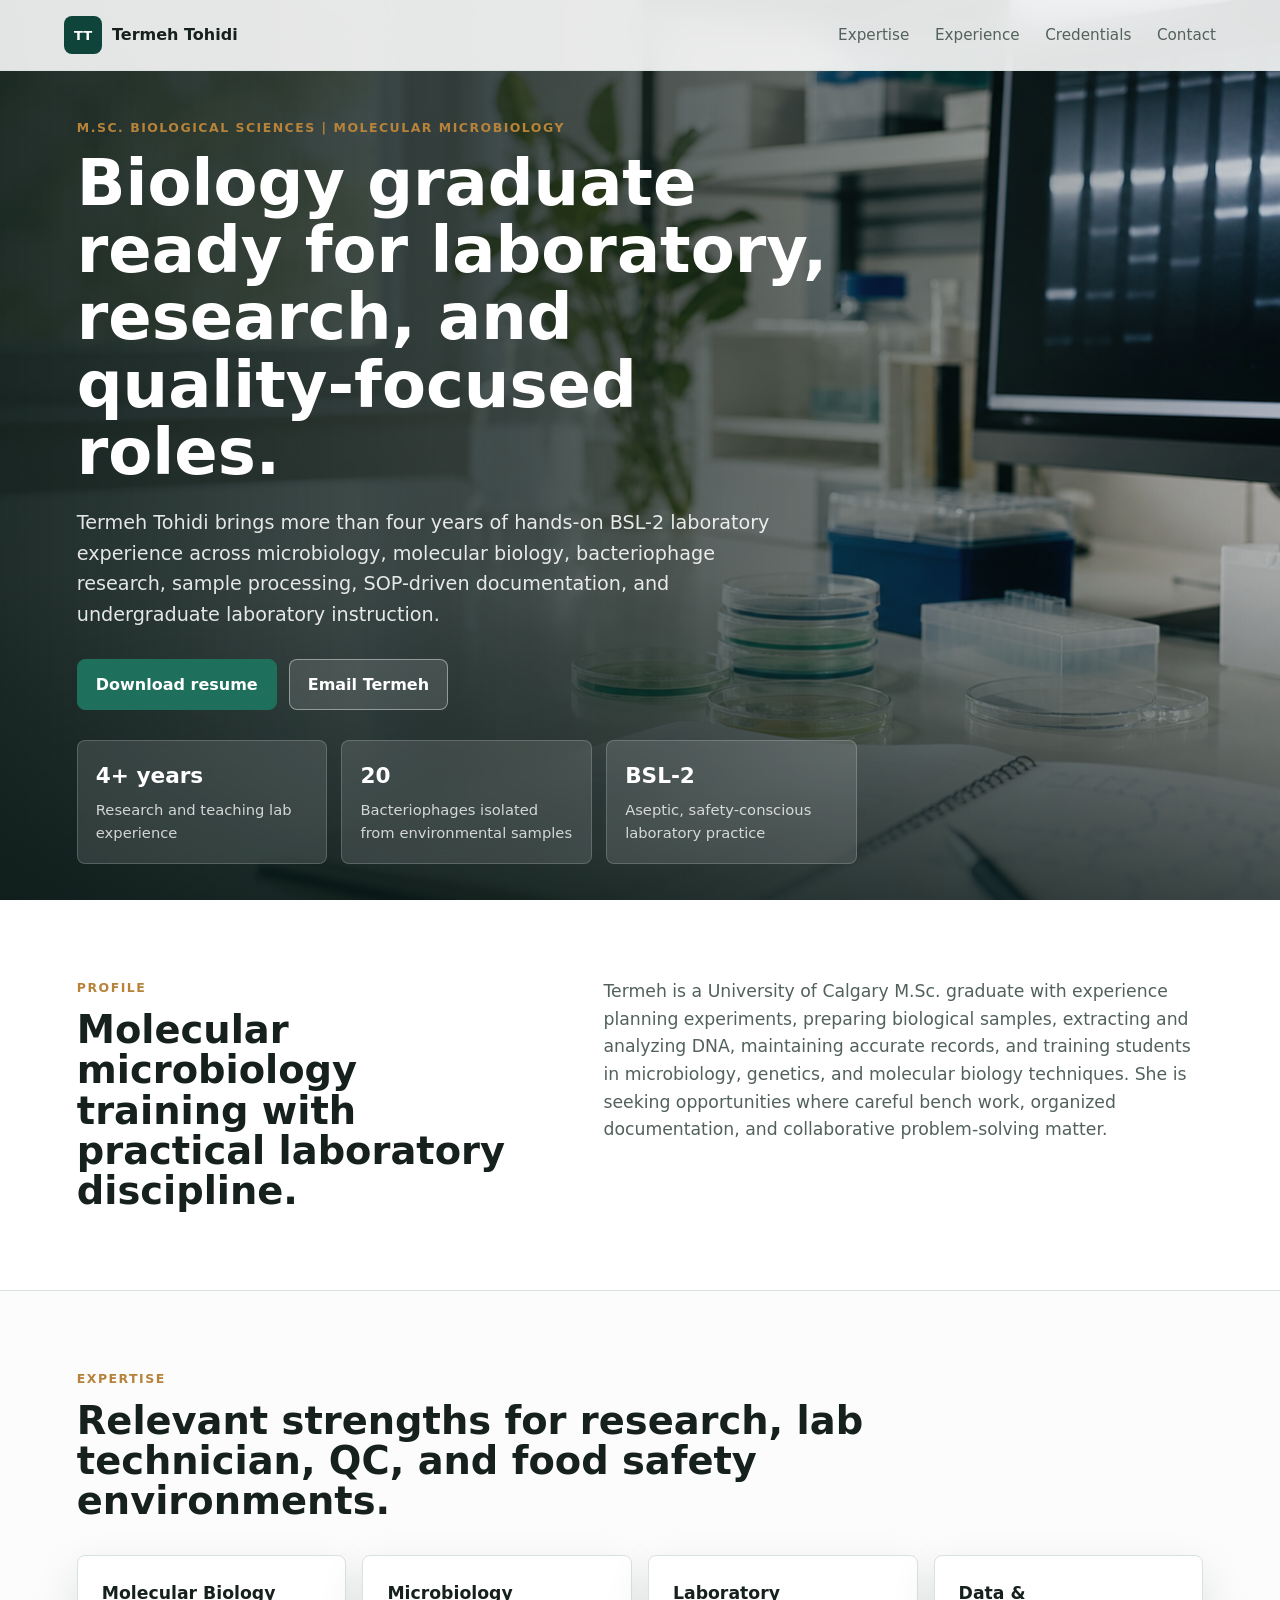
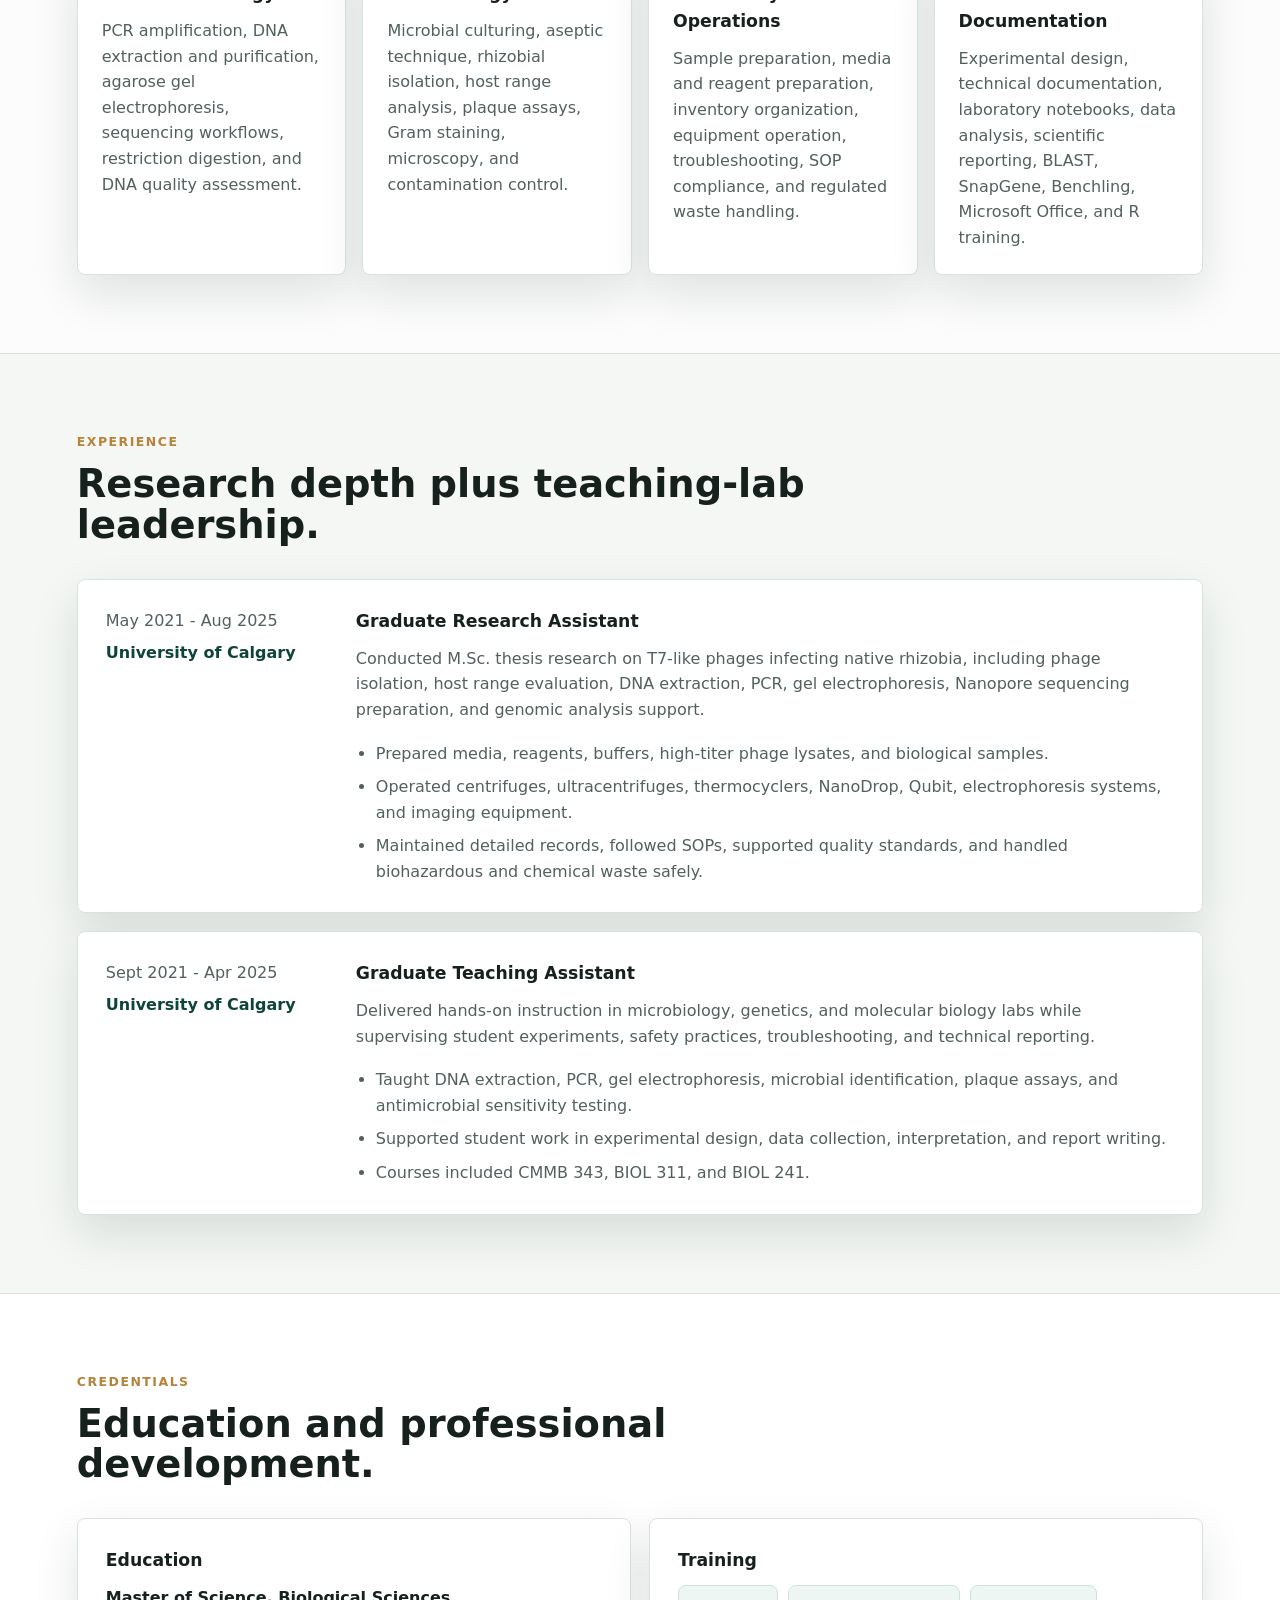
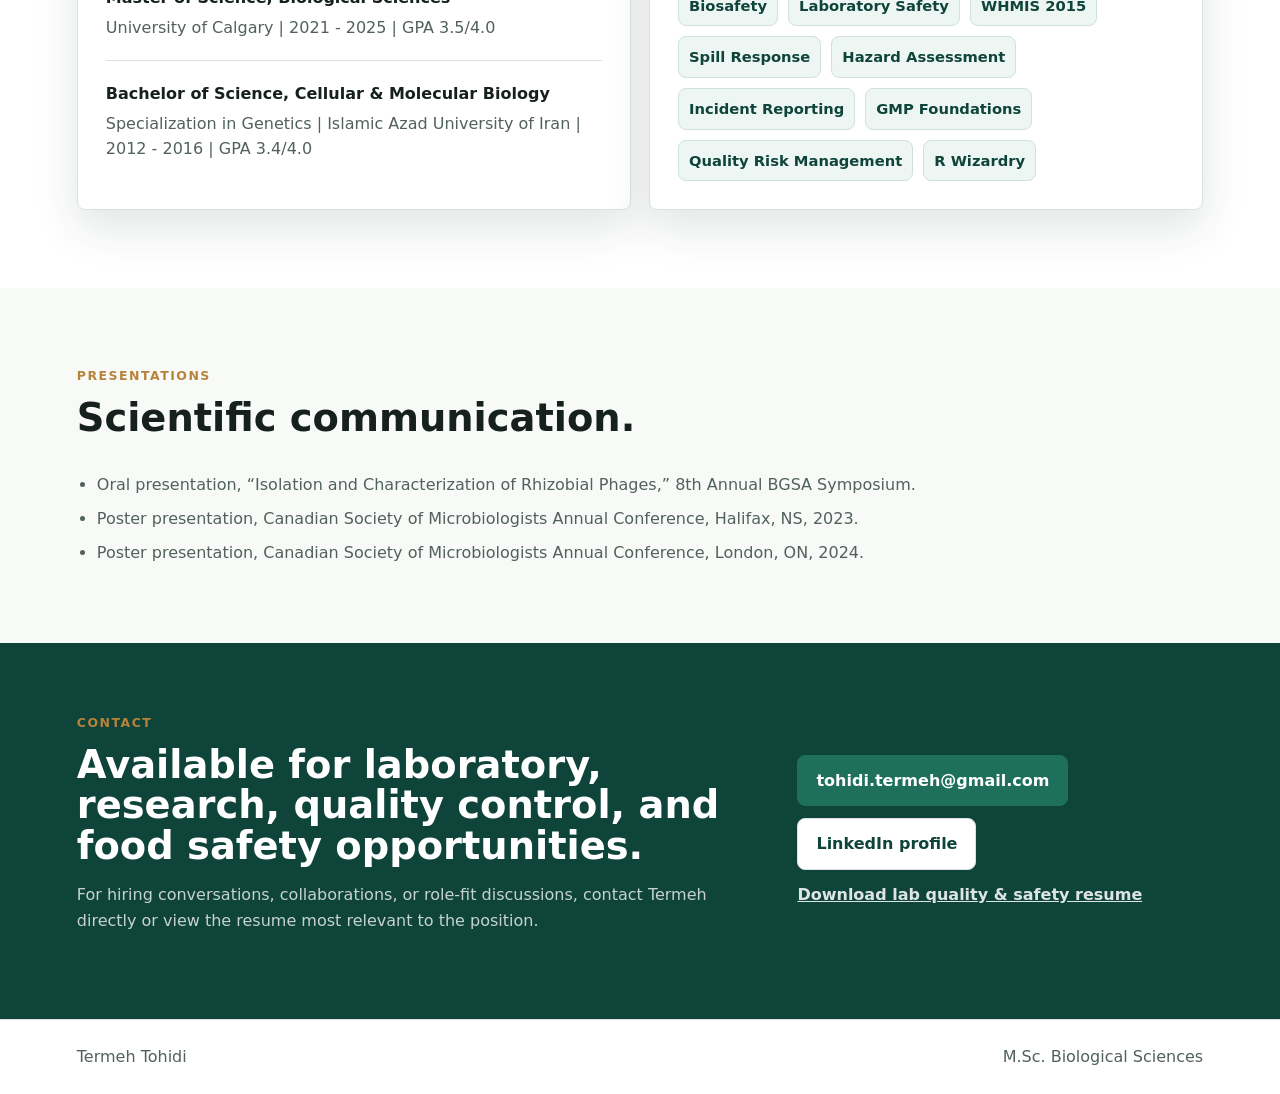
==== index.html @ 988c4224 "Create professional biology portfolio page" ====
<!doctype html>
<html lang="en">
  <head>
    <meta charset="utf-8">
    <meta name="viewport" content="width=device-width, initial-scale=1">
    <title>Termeh Tohidi | M.Sc. Biological Sciences</title>
    <meta
      name="description"
      content="Termeh Tohidi is an M.Sc. Biological Sciences graduate specializing in molecular microbiology, laboratory operations, PCR, DNA extraction, aseptic technique, and scientific documentation."
    >
    <meta property="og:title" content="Termeh Tohidi | M.Sc. Biological Sciences">
    <meta
      property="og:description"
      content="Molecular microbiology graduate seeking laboratory, research, quality control, and food safety opportunities."
    >
    <meta property="og:type" content="website">
    <meta property="og:image" content="assets/lab-hero.png">
    <link rel="preload" href="assets/lab-hero.png" as="image">
    <link rel="stylesheet" href="styles.css">
  </head>
  <body>
    <header class="site-header">
      <a class="brand" href="#top" aria-label="Termeh Tohidi home">
        <span class="brand-mark">TT</span>
        <span>Termeh Tohidi</span>
      </a>
      <nav class="nav" aria-label="Primary navigation">
        <a href="#expertise">Expertise</a>
        <a href="#experience">Experience</a>
        <a href="#credentials">Credentials</a>
        <a href="#contact">Contact</a>
      </nav>
    </header>

    <main id="top">
      <section class="hero" aria-label="Professional introduction">
        <img class="hero-image" src="assets/lab-hero.png" alt="Modern molecular microbiology laboratory bench with pipettes, petri dishes, and research equipment">
        <div class="hero-overlay"></div>
        <div class="hero-content">
          <p class="eyebrow">M.Sc. Biological Sciences | Molecular Microbiology</p>
          <h1>Biology graduate ready for laboratory, research, and quality-focused roles.</h1>
          <p class="hero-copy">
            Termeh Tohidi brings more than four years of hands-on BSL-2 laboratory experience across microbiology,
            molecular biology, bacteriophage research, sample processing, SOP-driven documentation, and undergraduate
            laboratory instruction.
          </p>
          <div class="hero-actions" aria-label="Resume and contact actions">
            <a class="button primary" href="assets/termeh-tohidi-resume-molecular-biology.pdf" download>Download resume</a>
            <a class="button secondary" href="mailto:tohidi.termeh@gmail.com">Email Termeh</a>
          </div>
          <dl class="hero-stats" aria-label="Career highlights">
            <div>
              <dt>4+ years</dt>
              <dd>Research and teaching lab experience</dd>
            </div>
            <div>
              <dt>20</dt>
              <dd>Bacteriophages isolated from environmental samples</dd>
            </div>
            <div>
              <dt>BSL-2</dt>
              <dd>Aseptic, safety-conscious laboratory practice</dd>
            </div>
          </dl>
        </div>
      </section>

      <section class="intro section">
        <div>
          <p class="section-kicker">Profile</p>
          <h2>Molecular microbiology training with practical laboratory discipline.</h2>
        </div>
        <p>
          Termeh is a University of Calgary M.Sc. graduate with experience planning experiments, preparing biological
          samples, extracting and analyzing DNA, maintaining accurate records, and training students in microbiology,
          genetics, and molecular biology techniques. She is seeking opportunities where careful bench work,
          organized documentation, and collaborative problem-solving matter.
        </p>
      </section>

      <section id="expertise" class="section">
        <div class="section-heading">
          <p class="section-kicker">Expertise</p>
          <h2>Relevant strengths for research, lab technician, QC, and food safety environments.</h2>
        </div>
        <div class="skill-grid">
          <article class="skill-card">
            <h3>Molecular Biology</h3>
            <p>PCR amplification, DNA extraction and purification, agarose gel electrophoresis, sequencing workflows, restriction digestion, and DNA quality assessment.</p>
          </article>
          <article class="skill-card">
            <h3>Microbiology</h3>
            <p>Microbial culturing, aseptic technique, rhizobial isolation, host range analysis, plaque assays, Gram staining, microscopy, and contamination control.</p>
          </article>
          <article class="skill-card">
            <h3>Laboratory Operations</h3>
            <p>Sample preparation, media and reagent preparation, inventory organization, equipment operation, troubleshooting, SOP compliance, and regulated waste handling.</p>
          </article>
          <article class="skill-card">
            <h3>Data & Documentation</h3>
            <p>Experimental design, technical documentation, laboratory notebooks, data analysis, scientific reporting, BLAST, SnapGene, Benchling, Microsoft Office, and R training.</p>
          </article>
        </div>
      </section>

      <section id="experience" class="section split-section">
        <div class="section-heading">
          <p class="section-kicker">Experience</p>
          <h2>Research depth plus teaching-lab leadership.</h2>
        </div>
        <div class="timeline">
          <article class="timeline-item">
            <div class="timeline-meta">
              <span>May 2021 - Aug 2025</span>
              <strong>University of Calgary</strong>
            </div>
            <div>
              <h3>Graduate Research Assistant</h3>
              <p>
                Conducted M.Sc. thesis research on T7-like phages infecting native rhizobia, including phage isolation,
                host range evaluation, DNA extraction, PCR, gel electrophoresis, Nanopore sequencing preparation, and
                genomic analysis support.
              </p>
              <ul class="compact-list">
                <li>Prepared media, reagents, buffers, high-titer phage lysates, and biological samples.</li>
                <li>Operated centrifuges, ultracentrifuges, thermocyclers, NanoDrop, Qubit, electrophoresis systems, and imaging equipment.</li>
                <li>Maintained detailed records, followed SOPs, supported quality standards, and handled biohazardous and chemical waste safely.</li>
              </ul>
            </div>
          </article>
          <article class="timeline-item">
            <div class="timeline-meta">
              <span>Sept 2021 - Apr 2025</span>
              <strong>University of Calgary</strong>
            </div>
            <div>
              <h3>Graduate Teaching Assistant</h3>
              <p>
                Delivered hands-on instruction in microbiology, genetics, and molecular biology labs while supervising
                student experiments, safety practices, troubleshooting, and technical reporting.
              </p>
              <ul class="compact-list">
                <li>Taught DNA extraction, PCR, gel electrophoresis, microbial identification, plaque assays, and antimicrobial sensitivity testing.</li>
                <li>Supported student work in experimental design, data collection, interpretation, and report writing.</li>
                <li>Courses included CMMB 343, BIOL 311, and BIOL 241.</li>
              </ul>
            </div>
          </article>
        </div>
      </section>

      <section id="credentials" class="section credentials">
        <div class="section-heading">
          <p class="section-kicker">Credentials</p>
          <h2>Education and professional development.</h2>
        </div>
        <div class="credential-layout">
          <div class="credential-block">
            <h3>Education</h3>
            <div class="credential-item">
              <strong>Master of Science, Biological Sciences</strong>
              <span>University of Calgary | 2021 - 2025 | GPA 3.5/4.0</span>
            </div>
            <div class="credential-item">
              <strong>Bachelor of Science, Cellular & Molecular Biology</strong>
              <span>Specialization in Genetics | Islamic Azad University of Iran | 2012 - 2016 | GPA 3.4/4.0</span>
            </div>
          </div>
          <div class="credential-block">
            <h3>Training</h3>
            <div class="tag-list" aria-label="Professional training">
              <span>Biosafety</span>
              <span>Laboratory Safety</span>
              <span>WHMIS 2015</span>
              <span>Spill Response</span>
              <span>Hazard Assessment</span>
              <span>Incident Reporting</span>
              <span>GMP Foundations</span>
              <span>Quality Risk Management</span>
              <span>R Wizardry</span>
            </div>
          </div>
        </div>
      </section>

      <section class="section presentations">
        <div class="section-heading">
          <p class="section-kicker">Presentations</p>
          <h2>Scientific communication.</h2>
        </div>
        <ul class="presentation-list">
          <li>Oral presentation, “Isolation and Characterization of Rhizobial Phages,” 8th Annual BGSA Symposium.</li>
          <li>Poster presentation, Canadian Society of Microbiologists Annual Conference, Halifax, NS, 2023.</li>
          <li>Poster presentation, Canadian Society of Microbiologists Annual Conference, London, ON, 2024.</li>
        </ul>
      </section>

      <section id="contact" class="contact-section">
        <div>
          <p class="section-kicker">Contact</p>
          <h2>Available for laboratory, research, quality control, and food safety opportunities.</h2>
          <p>
            For hiring conversations, collaborations, or role-fit discussions, contact Termeh directly or view the
            resume most relevant to the position.
          </p>
        </div>
        <div class="contact-actions">
          <a class="button primary" href="mailto:tohidi.termeh@gmail.com">tohidi.termeh@gmail.com</a>
          <a class="button secondary" href="https://www.linkedin.com/in/termeh-tohidi/" rel="noopener" target="_blank">LinkedIn profile</a>
          <a class="text-link" href="assets/termeh-tohidi-resume-lab-quality-safety.pdf" download>Download lab quality & safety resume</a>
        </div>
      </section>
    </main>

    <footer class="site-footer">
      <span>Termeh Tohidi</span>
      <span>M.Sc. Biological Sciences</span>
    </footer>
  </body>
</html>
---- styles.css ----
:root {
  color-scheme: light;
  --ink: #16201d;
  --muted: #52615c;
  --soft: #f4f7f4;
  --panel: #ffffff;
  --line: #d9e2dd;
  --green: #1e6f5c;
  --green-deep: #0f443a;
  --blue: #326d8f;
  --gold: #b7833a;
  --shadow: 0 18px 45px rgba(18, 41, 34, 0.12);
  font-family: Inter, ui-sans-serif, system-ui, -apple-system, BlinkMacSystemFont, "Segoe UI", sans-serif;
}

* {
  box-sizing: border-box;
}

html {
  scroll-behavior: smooth;
}

body {
  margin: 0;
  color: var(--ink);
  background: #fbfcfb;
  line-height: 1.6;
}

a {
  color: inherit;
}

.site-header {
  position: fixed;
  z-index: 20;
  top: 0;
  left: 0;
  right: 0;
  display: flex;
  align-items: center;
  justify-content: space-between;
  gap: 24px;
  padding: 16px clamp(20px, 5vw, 72px);
  background: rgba(255, 255, 255, 0.88);
  border-bottom: 1px solid rgba(217, 226, 221, 0.82);
  backdrop-filter: blur(18px);
}

.brand {
  display: inline-flex;
  align-items: center;
  gap: 10px;
  text-decoration: none;
  font-weight: 700;
  white-space: nowrap;
}

.brand-mark {
  display: grid;
  width: 38px;
  height: 38px;
  place-items: center;
  color: #ffffff;
  background: var(--green-deep);
  border-radius: 8px;
  font-size: 0.82rem;
  letter-spacing: 0;
}

.nav {
  display: flex;
  align-items: center;
  gap: clamp(12px, 2vw, 28px);
  color: var(--muted);
  font-size: 0.95rem;
}

.nav a {
  text-decoration: none;
}

.nav a:hover {
  color: var(--green);
}

.hero {
  position: relative;
  min-height: 760px;
  display: grid;
  align-items: end;
  overflow: hidden;
  padding: 118px clamp(20px, 6vw, 84px) 36px;
}

.hero-image,
.hero-overlay {
  position: absolute;
  inset: 0;
}

.hero-image {
  width: 100%;
  height: 100%;
  object-fit: cover;
  object-position: center;
}

.hero-overlay {
  background:
    linear-gradient(90deg, rgba(10, 25, 22, 0.9) 0%, rgba(10, 25, 22, 0.72) 42%, rgba(10, 25, 22, 0.16) 100%),
    linear-gradient(0deg, rgba(10, 25, 22, 0.68), rgba(10, 25, 22, 0) 36%);
}

.hero-content {
  position: relative;
  z-index: 1;
  max-width: 820px;
  color: #ffffff;
}

.eyebrow,
.section-kicker {
  margin: 0 0 12px;
  color: var(--gold);
  font-size: 0.78rem;
  font-weight: 800;
  letter-spacing: 0.12em;
  text-transform: uppercase;
}

.hero h1,
.section h2,
.contact-section h2 {
  margin: 0;
  line-height: 1.05;
  letter-spacing: 0;
}

.hero h1 {
  max-width: 780px;
  font-size: clamp(2.35rem, 5vw, 4.65rem);
}

.hero-copy {
  max-width: 700px;
  margin: 22px 0 0;
  color: rgba(255, 255, 255, 0.88);
  font-size: clamp(1.02rem, 1.5vw, 1.24rem);
}

.hero-actions,
.contact-actions {
  display: flex;
  flex-wrap: wrap;
  align-items: center;
  gap: 12px;
  margin-top: 28px;
}

.button {
  display: inline-flex;
  min-height: 46px;
  align-items: center;
  justify-content: center;
  padding: 12px 18px;
  border: 1px solid transparent;
  border-radius: 8px;
  font-weight: 750;
  text-decoration: none;
  transition: transform 160ms ease, border-color 160ms ease, background 160ms ease;
}

.button:hover {
  transform: translateY(-1px);
}

.button.primary {
  color: #ffffff;
  background: var(--green);
  border-color: var(--green);
}

.button.secondary {
  color: #ffffff;
  background: rgba(255, 255, 255, 0.12);
  border-color: rgba(255, 255, 255, 0.42);
}

.contact-section .button.secondary {
  color: var(--green-deep);
  background: #ffffff;
  border-color: var(--line);
}

.hero-stats {
  display: grid;
  grid-template-columns: repeat(3, minmax(0, 1fr));
  gap: 14px;
  max-width: 780px;
  margin: 30px 0 0;
}

.hero-stats div {
  padding: 18px;
  background: rgba(255, 255, 255, 0.12);
  border: 1px solid rgba(255, 255, 255, 0.18);
  border-radius: 8px;
  backdrop-filter: blur(14px);
}

.hero-stats dt {
  font-size: 1.35rem;
  font-weight: 800;
}

.hero-stats dd {
  margin: 4px 0 0;
  color: rgba(255, 255, 255, 0.78);
  font-size: 0.92rem;
}

.section {
  padding: 78px clamp(20px, 6vw, 84px);
}

.intro {
  display: grid;
  grid-template-columns: minmax(220px, 0.75fr) minmax(0, 1fr);
  gap: clamp(28px, 6vw, 88px);
  background: #ffffff;
  border-bottom: 1px solid var(--line);
}

.intro h2,
.section h2,
.contact-section h2 {
  font-size: clamp(1.8rem, 3vw, 3rem);
}

.intro p:last-child {
  margin: 0;
  color: var(--muted);
  font-size: 1.08rem;
}

.section-heading {
  max-width: 820px;
  margin-bottom: 34px;
}

.skill-grid {
  display: grid;
  grid-template-columns: repeat(4, minmax(0, 1fr));
  gap: 16px;
}

.skill-card,
.timeline-item,
.credential-block {
  background: var(--panel);
  border: 1px solid var(--line);
  border-radius: 8px;
  box-shadow: var(--shadow);
}

.skill-card {
  padding: 24px;
}

.skill-card h3,
.timeline-item h3,
.credential-block h3 {
  margin: 0 0 10px;
  font-size: 1.08rem;
}

.skill-card p,
.timeline-item p {
  margin: 0;
  color: var(--muted);
}

.split-section {
  background: var(--soft);
  border-top: 1px solid var(--line);
  border-bottom: 1px solid var(--line);
}

.timeline {
  display: grid;
  gap: 18px;
}

.timeline-item {
  display: grid;
  grid-template-columns: 220px minmax(0, 1fr);
  gap: 30px;
  padding: 28px;
}

.timeline-meta {
  color: var(--muted);
}

.timeline-meta span,
.credential-item span {
  display: block;
}

.timeline-meta strong {
  display: block;
  margin-top: 6px;
  color: var(--green-deep);
}

.compact-list,
.presentation-list {
  margin: 18px 0 0;
  padding-left: 20px;
  color: var(--muted);
}

.compact-list li + li,
.presentation-list li + li {
  margin-top: 8px;
}

.credentials {
  background: #ffffff;
}

.credential-layout {
  display: grid;
  grid-template-columns: minmax(0, 1fr) minmax(0, 1fr);
  gap: 18px;
}

.credential-block {
  padding: 28px;
}

.credential-item + .credential-item {
  margin-top: 20px;
  padding-top: 20px;
  border-top: 1px solid var(--line);
}

.credential-item span {
  margin-top: 4px;
  color: var(--muted);
}

.tag-list {
  display: flex;
  flex-wrap: wrap;
  gap: 10px;
}

.tag-list span {
  padding: 8px 10px;
  color: var(--green-deep);
  background: #edf6f2;
  border: 1px solid #cfe2d9;
  border-radius: 8px;
  font-size: 0.92rem;
  font-weight: 700;
}

.presentations {
  background: #f8faf8;
}

.contact-section {
  display: grid;
  grid-template-columns: minmax(0, 1.1fr) minmax(260px, 0.65fr);
  gap: 34px;
  align-items: center;
  padding: 70px clamp(20px, 6vw, 84px);
  color: #ffffff;
  background: var(--green-deep);
}

.contact-section p:not(.section-kicker) {
  max-width: 720px;
  color: rgba(255, 255, 255, 0.76);
}

.contact-actions {
  justify-content: flex-start;
  margin-top: 0;
}

.text-link {
  color: rgba(255, 255, 255, 0.86);
  font-weight: 750;
}

.site-footer {
  display: flex;
  flex-wrap: wrap;
  justify-content: space-between;
  gap: 12px;
  padding: 24px clamp(20px, 6vw, 84px);
  color: var(--muted);
  background: #ffffff;
  border-top: 1px solid var(--line);
}

@media (max-width: 980px) {
  .site-header {
    position: sticky;
  }

  .nav {
    display: none;
  }

  .hero {
    min-height: 760px;
    padding-top: 84px;
  }

  .hero-overlay {
    background:
      linear-gradient(90deg, rgba(10, 25, 22, 0.9), rgba(10, 25, 22, 0.54)),
      linear-gradient(0deg, rgba(10, 25, 22, 0.72), rgba(10, 25, 22, 0.1) 48%);
  }

  .intro,
  .timeline-item,
  .credential-layout,
  .contact-section {
    grid-template-columns: 1fr;
  }

  .skill-grid {
    grid-template-columns: repeat(2, minmax(0, 1fr));
  }

  .contact-actions {
    margin-top: 4px;
  }
}

@media (max-width: 640px) {
  .site-header {
    padding: 12px 16px;
  }

  .brand-mark {
    width: 34px;
    height: 34px;
  }

  .hero {
    min-height: 780px;
    padding: 70px 18px 28px;
  }

  .hero-stats,
  .skill-grid {
    grid-template-columns: 1fr;
  }

  .hero-actions,
  .contact-actions {
    align-items: stretch;
    flex-direction: column;
  }

  .button {
    width: 100%;
  }

  .section,
  .contact-section {
    padding: 54px 18px;
  }

  .timeline-item,
  .skill-card,
  .credential-block {
    padding: 22px;
  }

  .hero h1 {
    font-size: 2.2rem;
  }

  .hero-copy {
    margin-top: 16px;
  }

  .hero-actions {
    margin-top: 22px;
  }

  .hero-stats {
    margin-top: 22px;
  }
}
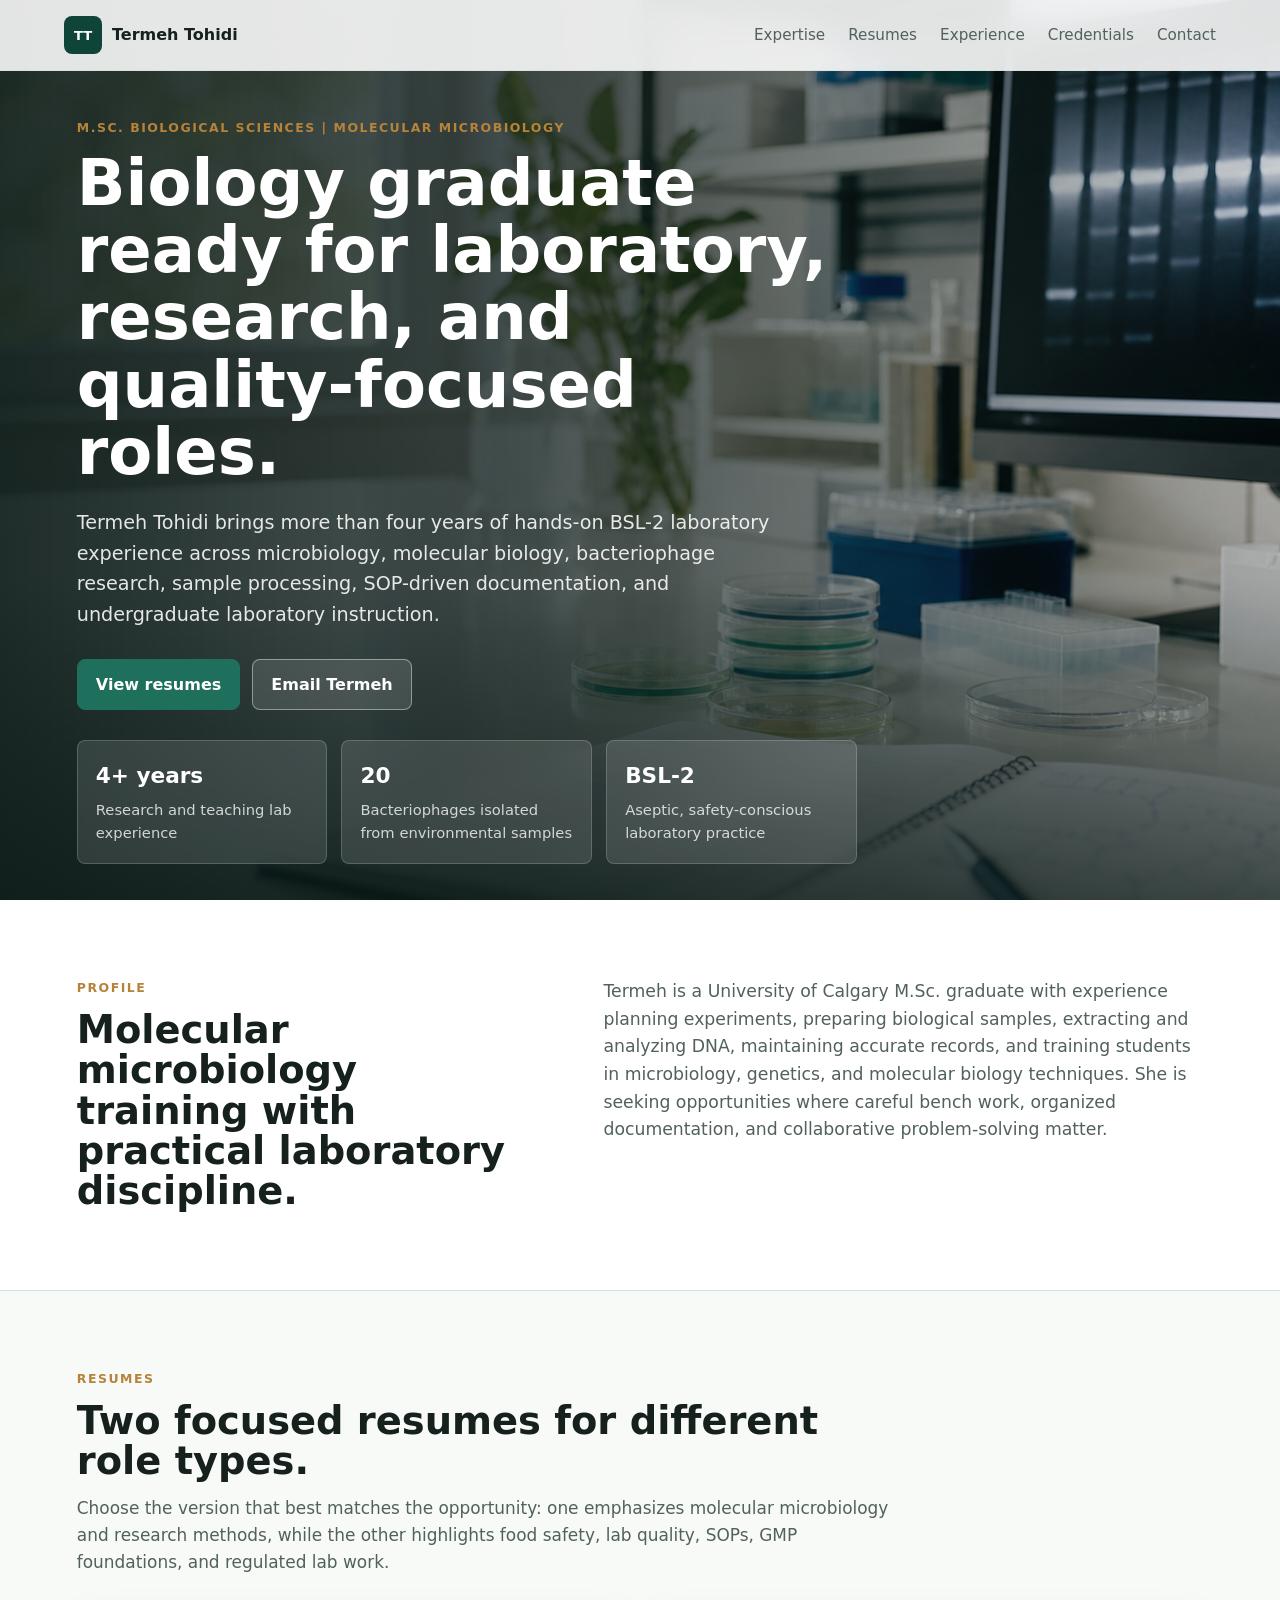
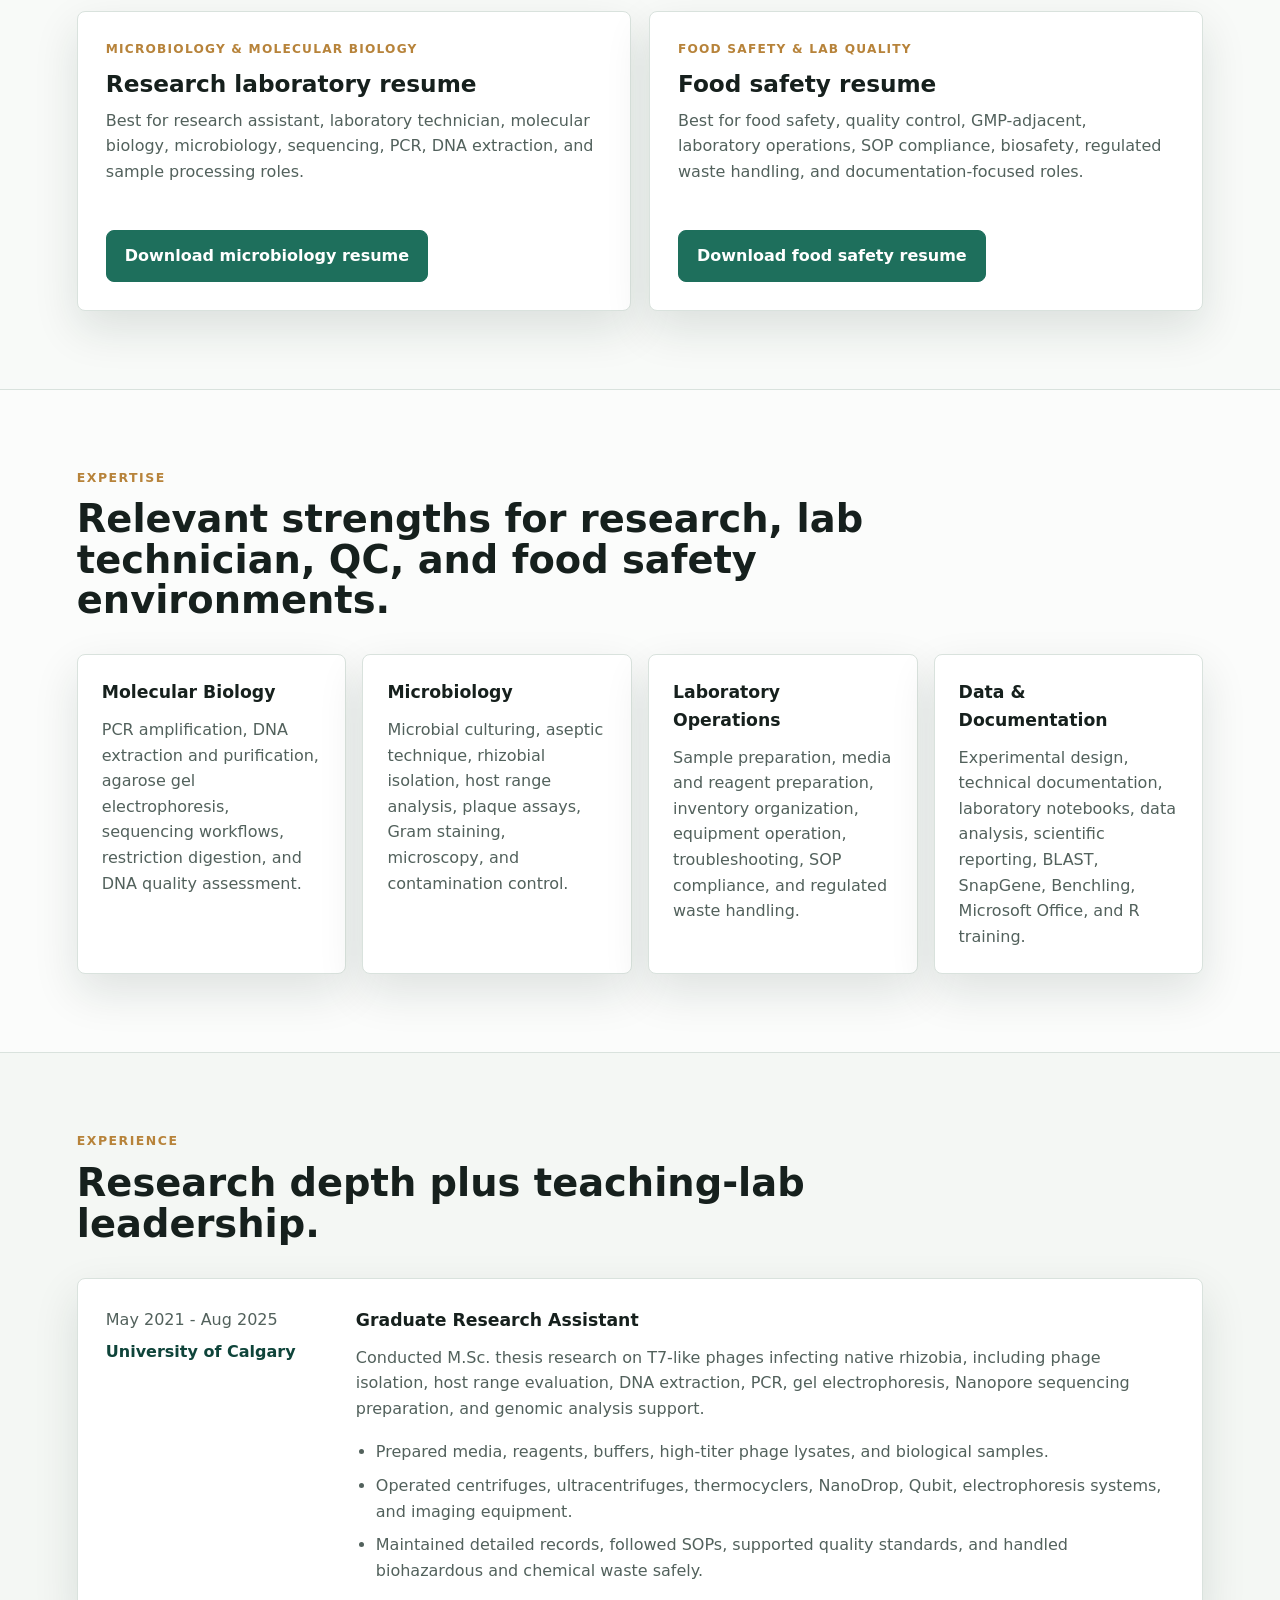
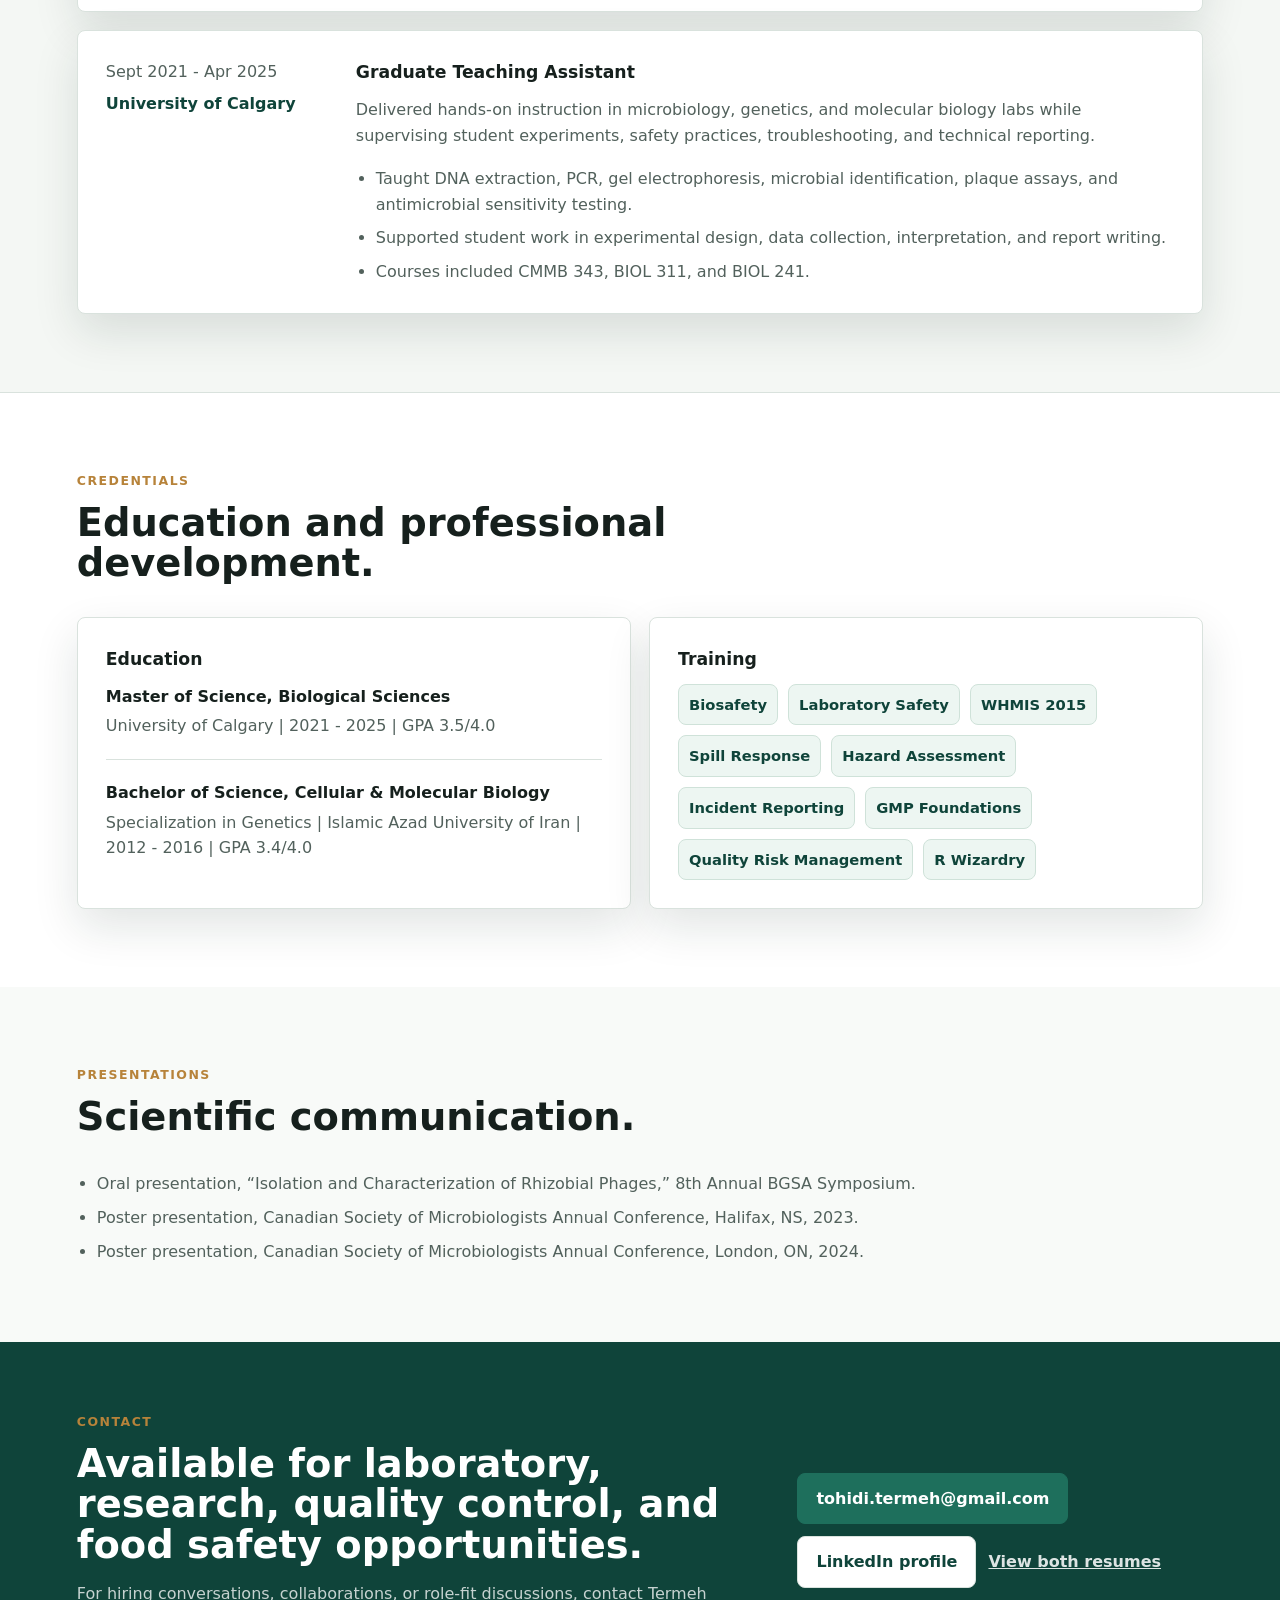
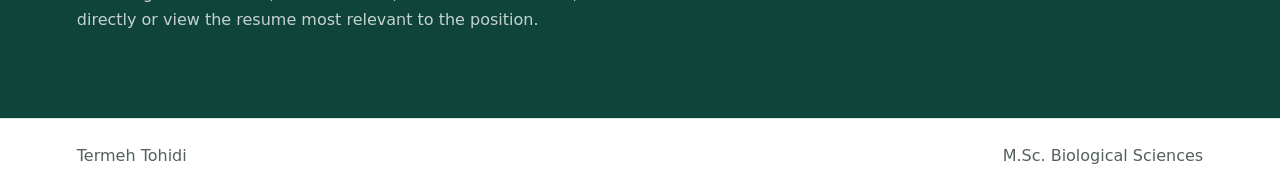
==== commit 3c15ff37: "Add dedicated resume downloads" ====
--- a/index.html
+++ b/index.html
@@ -26,6 +26,7 @@
       </a>
       <nav class="nav" aria-label="Primary navigation">
         <a href="#expertise">Expertise</a>
+        <a href="#resumes">Resumes</a>
         <a href="#experience">Experience</a>
         <a href="#credentials">Credentials</a>
         <a href="#contact">Contact</a>
@@ -45,7 +46,7 @@
             laboratory instruction.
           </p>
           <div class="hero-actions" aria-label="Resume and contact actions">
-            <a class="button primary" href="assets/termeh-tohidi-resume-molecular-biology.pdf" download>Download resume</a>
+            <a class="button primary" href="#resumes">View resumes</a>
             <a class="button secondary" href="mailto:tohidi.termeh@gmail.com">Email Termeh</a>
           </div>
           <dl class="hero-stats" aria-label="Career highlights">
@@ -76,6 +77,37 @@
           genetics, and molecular biology techniques. She is seeking opportunities where careful bench work,
           organized documentation, and collaborative problem-solving matter.
         </p>
+      </section>
+
+      <section id="resumes" class="section resumes-section">
+        <div class="section-heading">
+          <p class="section-kicker">Resumes</p>
+          <h2>Two focused resumes for different role types.</h2>
+          <p>
+            Choose the version that best matches the opportunity: one emphasizes molecular microbiology and research
+            methods, while the other highlights food safety, lab quality, SOPs, GMP foundations, and regulated lab work.
+          </p>
+        </div>
+        <div class="resume-grid">
+          <article class="resume-card">
+            <span class="resume-label">Microbiology & molecular biology</span>
+            <h3>Research laboratory resume</h3>
+            <p>
+              Best for research assistant, laboratory technician, molecular biology, microbiology, sequencing, PCR,
+              DNA extraction, and sample processing roles.
+            </p>
+            <a class="button primary" href="assets/termeh-tohidi-resume-molecular-biology.pdf" download>Download microbiology resume</a>
+          </article>
+          <article class="resume-card">
+            <span class="resume-label">Food safety & lab quality</span>
+            <h3>Food safety resume</h3>
+            <p>
+              Best for food safety, quality control, GMP-adjacent, laboratory operations, SOP compliance, biosafety,
+              regulated waste handling, and documentation-focused roles.
+            </p>
+            <a class="button primary" href="assets/termeh-tohidi-resume-lab-quality-safety.pdf" download>Download food safety resume</a>
+          </article>
+        </div>
       </section>
 
       <section id="expertise" class="section">
@@ -207,7 +239,7 @@
         <div class="contact-actions">
           <a class="button primary" href="mailto:tohidi.termeh@gmail.com">tohidi.termeh@gmail.com</a>
           <a class="button secondary" href="https://www.linkedin.com/in/termeh-tohidi/" rel="noopener" target="_blank">LinkedIn profile</a>
-          <a class="text-link" href="assets/termeh-tohidi-resume-lab-quality-safety.pdf" download>Download lab quality & safety resume</a>
+          <a class="text-link" href="#resumes">View both resumes</a>
         </div>
       </section>
     </main>
--- a/styles.css
+++ b/styles.css
@@ -72,7 +72,7 @@
 .nav {
   display: flex;
   align-items: center;
-  gap: clamp(12px, 2vw, 28px);
+  gap: clamp(12px, 1.8vw, 26px);
   color: var(--muted);
   font-size: 0.95rem;
 }
@@ -250,6 +250,59 @@
   margin-bottom: 34px;
 }
 
+.section-heading > p:not(.section-kicker) {
+  margin: 14px 0 0;
+  color: var(--muted);
+  font-size: 1.06rem;
+}
+
+.resumes-section {
+  background: #f8faf8;
+  border-bottom: 1px solid var(--line);
+}
+
+.resume-grid {
+  display: grid;
+  grid-template-columns: repeat(2, minmax(0, 1fr));
+  gap: 18px;
+}
+
+.resume-card {
+  display: flex;
+  min-height: 300px;
+  flex-direction: column;
+  align-items: flex-start;
+  padding: 28px;
+  background: #ffffff;
+  border: 1px solid var(--line);
+  border-radius: 8px;
+  box-shadow: var(--shadow);
+}
+
+.resume-label {
+  color: var(--gold);
+  font-size: 0.76rem;
+  font-weight: 800;
+  letter-spacing: 0.1em;
+  text-transform: uppercase;
+}
+
+.resume-card h3 {
+  margin: 12px 0 10px;
+  font-size: 1.45rem;
+  line-height: 1.15;
+}
+
+.resume-card p {
+  flex: 1;
+  margin: 0 0 22px;
+  color: var(--muted);
+}
+
+.resume-card .button {
+  color: #ffffff;
+}
+
 .skill-grid {
   display: grid;
   grid-template-columns: repeat(4, minmax(0, 1fr));
@@ -430,6 +483,7 @@
 
   .intro,
   .timeline-item,
+  .resume-grid,
   .credential-layout,
   .contact-section {
     grid-template-columns: 1fr;
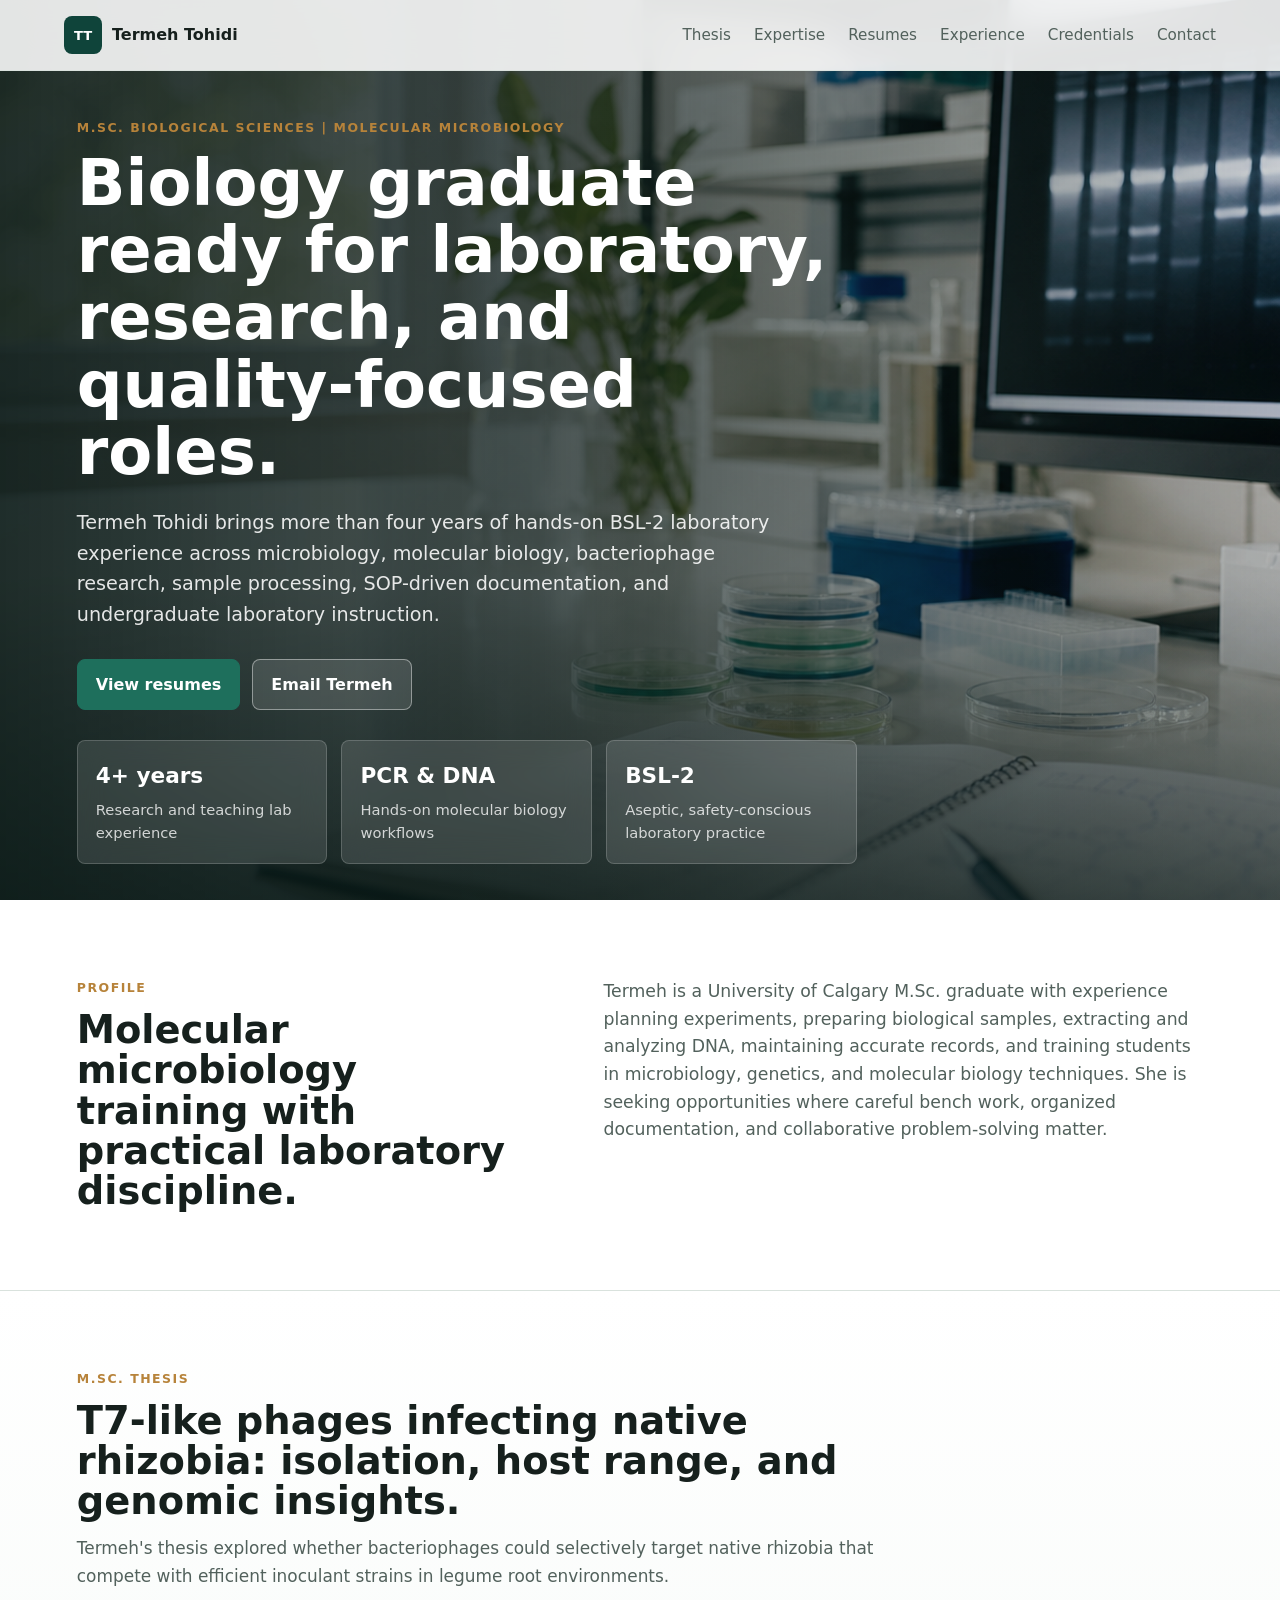
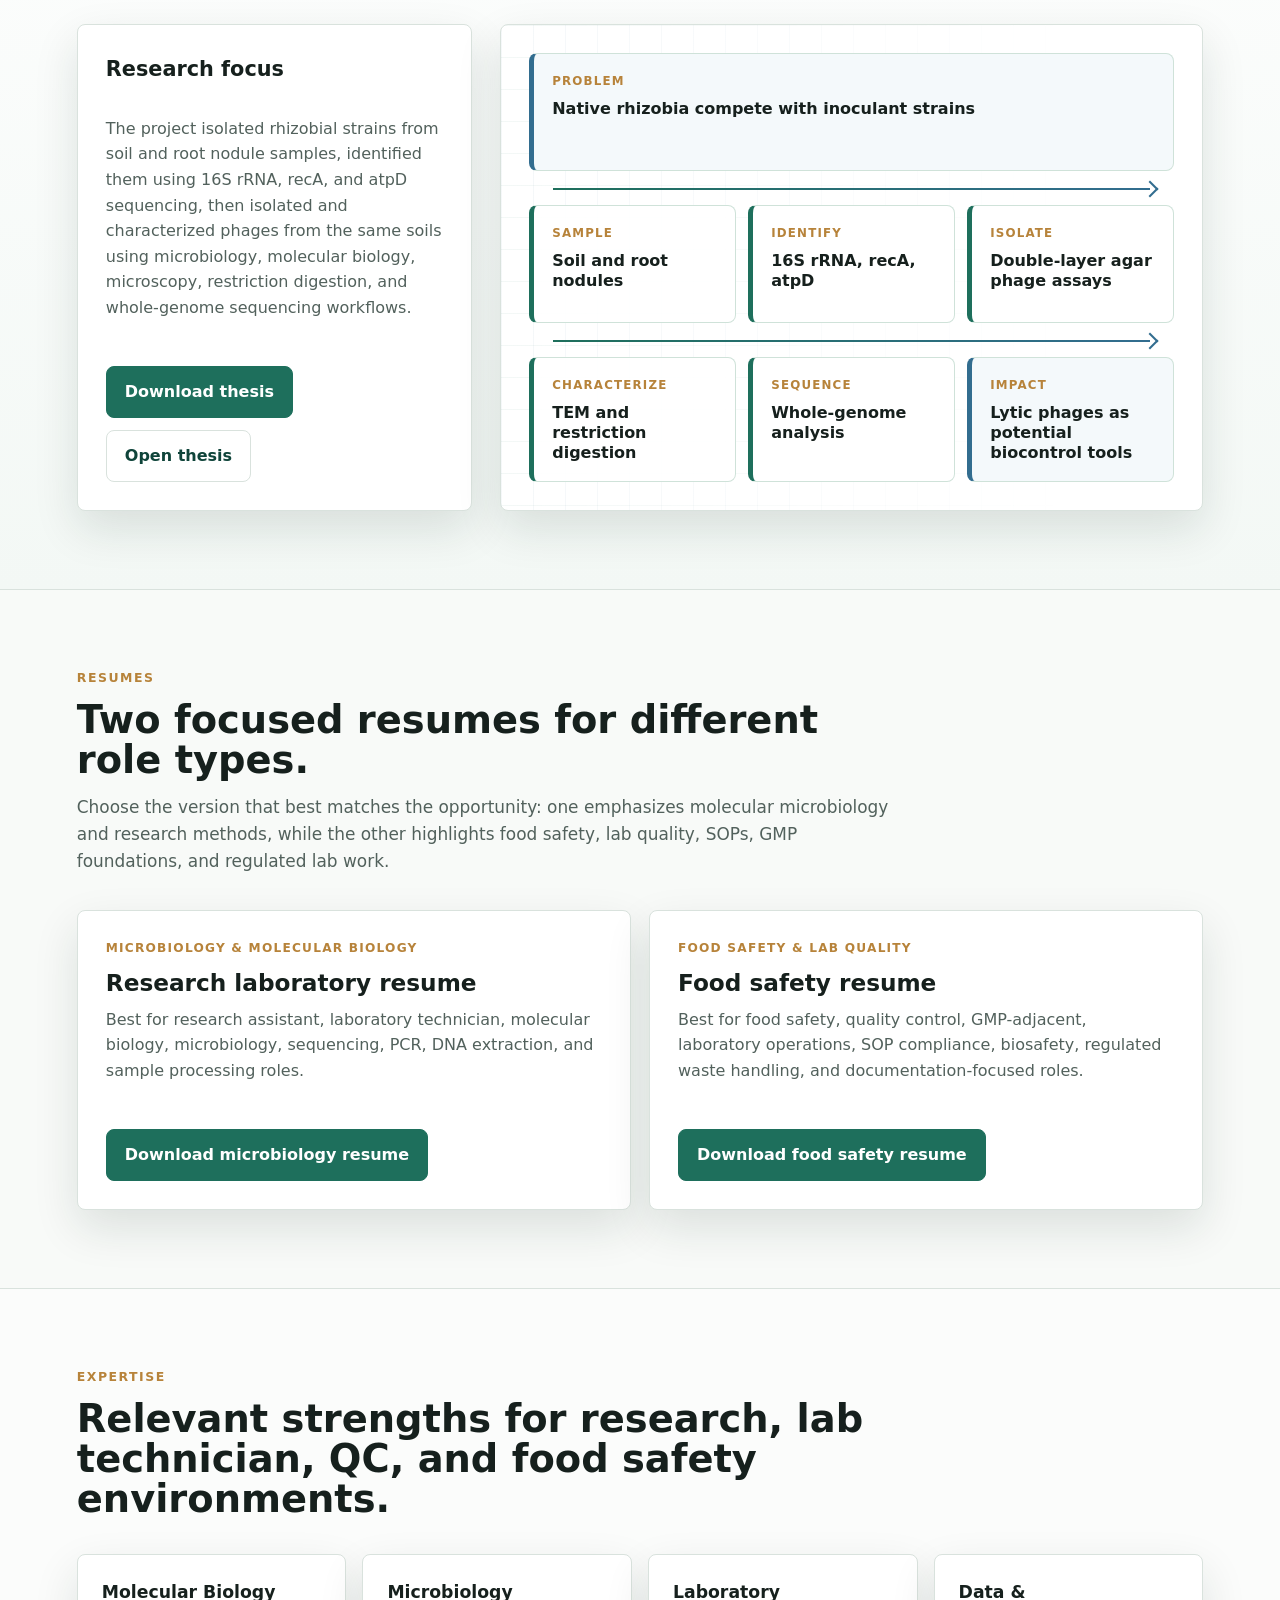
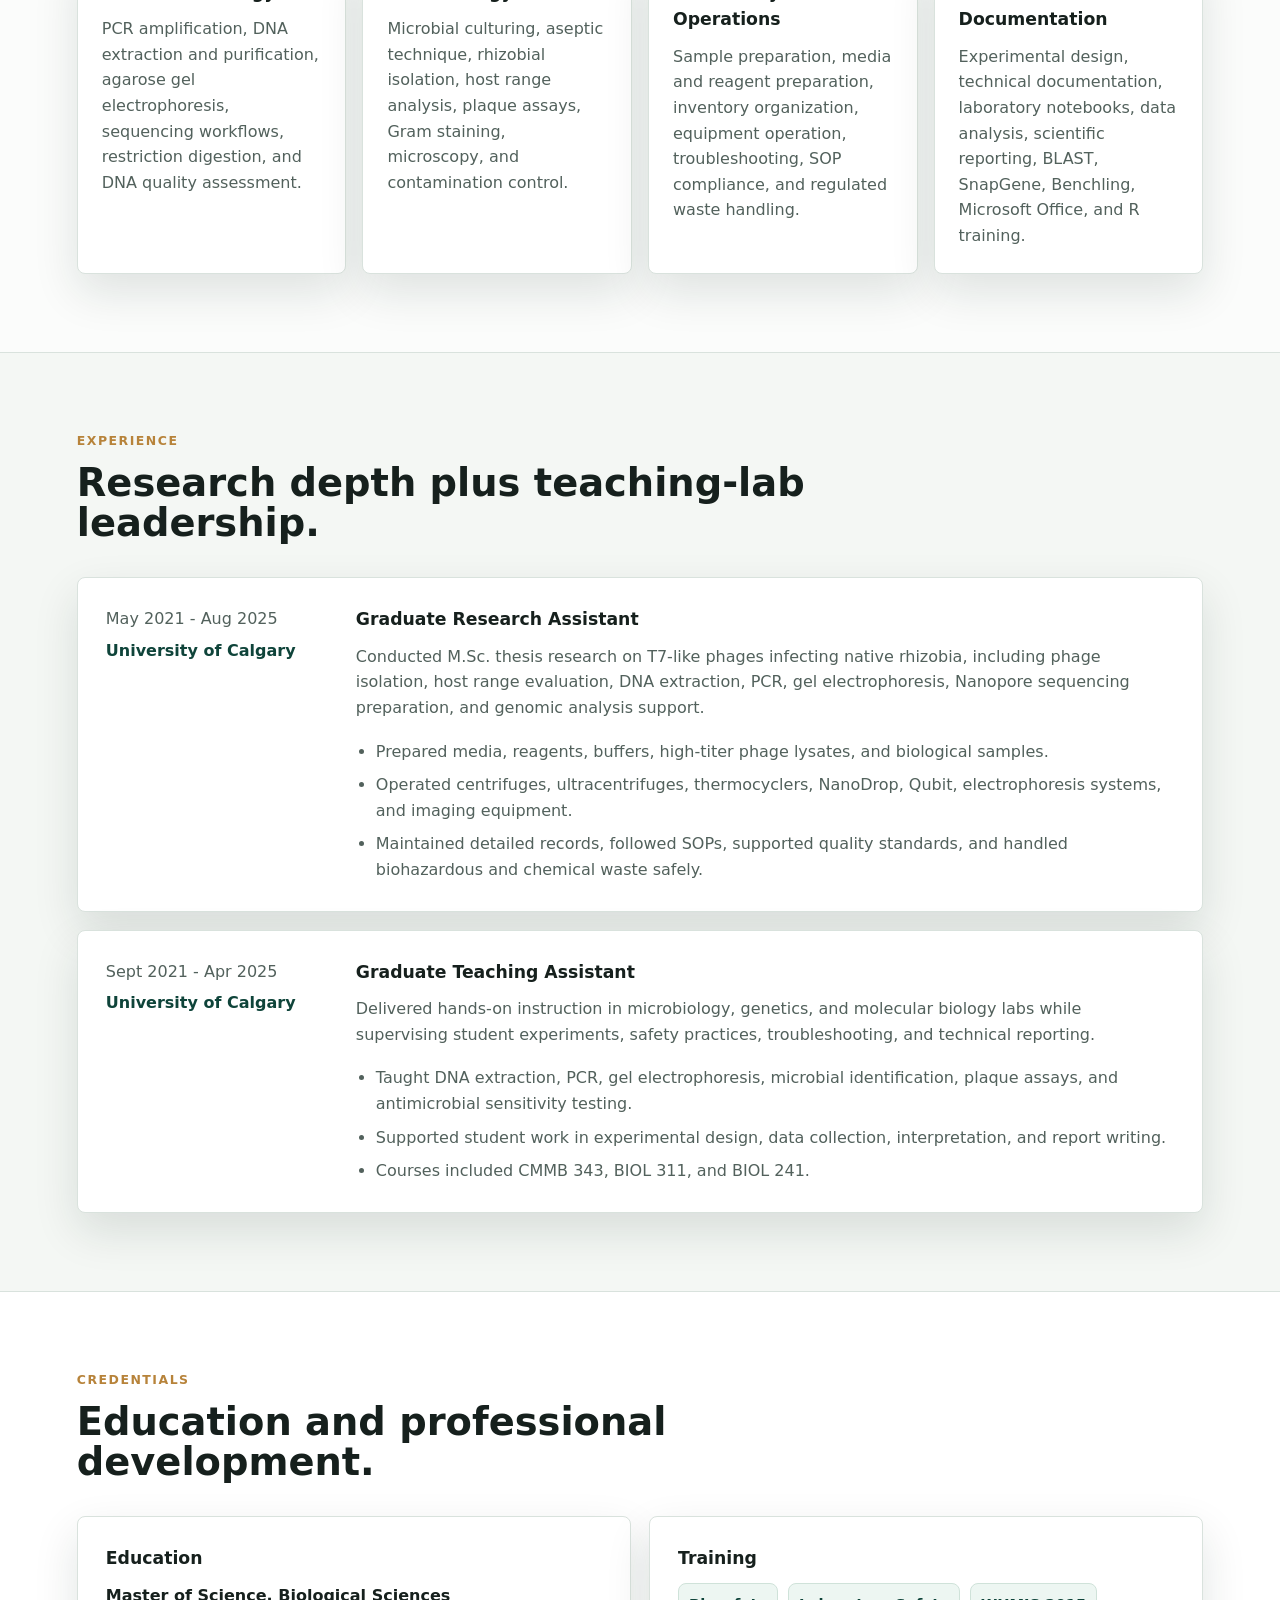
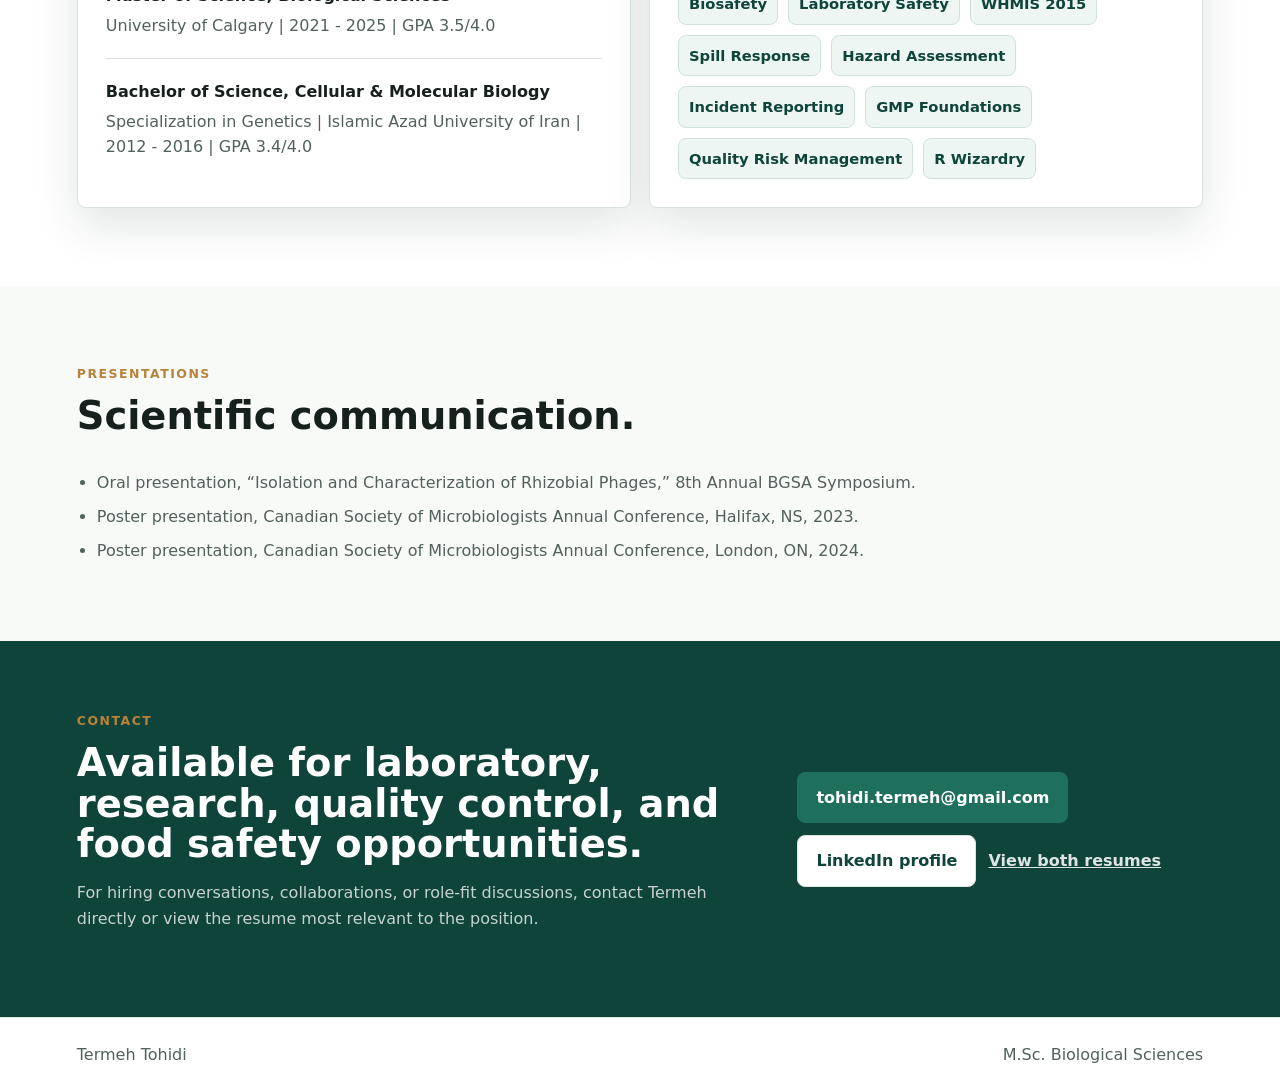
==== commit a9f73fe6: "Add thesis visual summary section" ====
--- a/index.html
+++ b/index.html
@@ -25,6 +25,7 @@
         <span>Termeh Tohidi</span>
       </a>
       <nav class="nav" aria-label="Primary navigation">
+        <a href="#thesis">Thesis</a>
         <a href="#expertise">Expertise</a>
         <a href="#resumes">Resumes</a>
         <a href="#experience">Experience</a>
@@ -55,8 +56,8 @@
               <dd>Research and teaching lab experience</dd>
             </div>
             <div>
-              <dt>20</dt>
-              <dd>Bacteriophages isolated from environmental samples</dd>
+              <dt>PCR & DNA</dt>
+              <dd>Hands-on molecular biology workflows</dd>
             </div>
             <div>
               <dt>BSL-2</dt>
@@ -77,6 +78,67 @@
           genetics, and molecular biology techniques. She is seeking opportunities where careful bench work,
           organized documentation, and collaborative problem-solving matter.
         </p>
+      </section>
+
+      <section id="thesis" class="section thesis-section">
+        <div class="section-heading">
+          <p class="section-kicker">M.Sc. Thesis</p>
+          <h2>T7-like phages infecting native rhizobia: isolation, host range, and genomic insights.</h2>
+          <p>
+            Termeh's thesis explored whether bacteriophages could selectively target native rhizobia that compete
+            with efficient inoculant strains in legume root environments.
+          </p>
+        </div>
+        <div class="thesis-layout">
+          <div class="thesis-summary">
+            <h3>Research focus</h3>
+            <p>
+              The project isolated rhizobial strains from soil and root nodule samples, identified them using 16S rRNA,
+              recA, and atpD sequencing, then isolated and characterized phages from the same soils using microbiology,
+              molecular biology, microscopy, restriction digestion, and whole-genome sequencing workflows.
+            </p>
+            <div class="thesis-actions">
+              <a class="button primary" href="assets/termeh-tohidi-msc-thesis.pdf" download>Download thesis</a>
+              <a class="button light" href="assets/termeh-tohidi-msc-thesis.pdf" target="_blank" rel="noopener">Open thesis</a>
+            </div>
+          </div>
+          <div class="thesis-visual" aria-label="Visual summary of Termeh Tohidi's thesis">
+            <div class="visual-node problem">
+              <span>Problem</span>
+              <strong>Native rhizobia compete with inoculant strains</strong>
+            </div>
+            <div class="visual-path" aria-hidden="true"></div>
+            <div class="visual-row">
+              <div class="visual-node">
+                <span>Sample</span>
+                <strong>Soil and root nodules</strong>
+              </div>
+              <div class="visual-node">
+                <span>Identify</span>
+                <strong>16S rRNA, recA, atpD</strong>
+              </div>
+              <div class="visual-node">
+                <span>Isolate</span>
+                <strong>Double-layer agar phage assays</strong>
+              </div>
+            </div>
+            <div class="visual-path" aria-hidden="true"></div>
+            <div class="visual-row">
+              <div class="visual-node">
+                <span>Characterize</span>
+                <strong>TEM and restriction digestion</strong>
+              </div>
+              <div class="visual-node">
+                <span>Sequence</span>
+                <strong>Whole-genome analysis</strong>
+              </div>
+              <div class="visual-node impact">
+                <span>Impact</span>
+                <strong>Lytic phages as potential biocontrol tools</strong>
+              </div>
+            </div>
+          </div>
+        </div>
       </section>
 
       <section id="resumes" class="section resumes-section">
--- a/styles.css
+++ b/styles.css
@@ -194,6 +194,12 @@
   border-color: var(--line);
 }
 
+.button.light {
+  color: var(--green-deep);
+  background: #ffffff;
+  border-color: var(--line);
+}
+
 .hero-stats {
   display: grid;
   grid-template-columns: repeat(3, minmax(0, 1fr));
@@ -254,6 +260,141 @@
   margin: 14px 0 0;
   color: var(--muted);
   font-size: 1.06rem;
+}
+
+.thesis-section {
+  background:
+    linear-gradient(180deg, #ffffff 0%, #f3f8f5 100%);
+  border-bottom: 1px solid var(--line);
+}
+
+.thesis-layout {
+  display: grid;
+  grid-template-columns: minmax(280px, 0.72fr) minmax(0, 1.28fr);
+  gap: 28px;
+  align-items: stretch;
+}
+
+.thesis-summary,
+.thesis-visual {
+  background: #ffffff;
+  border: 1px solid var(--line);
+  border-radius: 8px;
+  box-shadow: var(--shadow);
+}
+
+.thesis-summary {
+  display: flex;
+  flex-direction: column;
+  justify-content: space-between;
+  padding: 28px;
+}
+
+.thesis-summary h3 {
+  margin: 0 0 12px;
+  font-size: 1.3rem;
+}
+
+.thesis-summary p {
+  margin: 0;
+  color: var(--muted);
+}
+
+.thesis-actions {
+  display: flex;
+  flex-wrap: wrap;
+  gap: 12px;
+  margin-top: 28px;
+}
+
+.thesis-visual {
+  position: relative;
+  padding: 28px;
+  overflow: hidden;
+}
+
+.thesis-visual::before {
+  position: absolute;
+  inset: 0;
+  content: "";
+  background:
+    linear-gradient(rgba(30, 111, 92, 0.07) 1px, transparent 1px),
+    linear-gradient(90deg, rgba(50, 109, 143, 0.07) 1px, transparent 1px);
+  background-size: 32px 32px;
+  mask-image: linear-gradient(90deg, rgba(0, 0, 0, 0.75), transparent 82%);
+}
+
+.visual-row {
+  position: relative;
+  z-index: 1;
+  display: grid;
+  grid-template-columns: repeat(3, minmax(0, 1fr));
+  gap: 12px;
+}
+
+.visual-node {
+  position: relative;
+  z-index: 1;
+  min-height: 118px;
+  padding: 18px;
+  background: rgba(255, 255, 255, 0.94);
+  border: 1px solid #cfe2d9;
+  border-left: 5px solid var(--green);
+  border-radius: 8px;
+}
+
+.visual-node.problem,
+.visual-node.impact {
+  border-left-color: var(--blue);
+  background: #f4f9fb;
+}
+
+.visual-node.problem {
+  margin-bottom: 0;
+}
+
+.visual-node span {
+  display: block;
+  margin-bottom: 8px;
+  color: var(--gold);
+  font-size: 0.74rem;
+  font-weight: 800;
+  letter-spacing: 0.1em;
+  text-transform: uppercase;
+}
+
+.visual-node strong {
+  display: block;
+  color: var(--ink);
+  line-height: 1.25;
+}
+
+.visual-path {
+  position: relative;
+  z-index: 1;
+  height: 34px;
+}
+
+.visual-path::before {
+  position: absolute;
+  top: 50%;
+  left: 24px;
+  right: 24px;
+  height: 2px;
+  content: "";
+  background: linear-gradient(90deg, var(--green), var(--blue));
+}
+
+.visual-path::after {
+  position: absolute;
+  top: calc(50% - 5px);
+  right: 18px;
+  width: 10px;
+  height: 10px;
+  content: "";
+  border-top: 2px solid var(--blue);
+  border-right: 2px solid var(--blue);
+  transform: rotate(45deg);
 }
 
 .resumes-section {
@@ -483,6 +624,7 @@
 
   .intro,
   .timeline-item,
+  .thesis-layout,
   .resume-grid,
   .credential-layout,
   .contact-section {
@@ -493,6 +635,32 @@
     grid-template-columns: repeat(2, minmax(0, 1fr));
   }
 
+  .visual-row {
+    grid-template-columns: 1fr;
+  }
+
+  .visual-path {
+    height: 24px;
+  }
+
+  .visual-path::before {
+    top: 0;
+    bottom: 0;
+    left: 22px;
+    right: auto;
+    width: 2px;
+    height: auto;
+    background: linear-gradient(180deg, var(--green), var(--blue));
+  }
+
+  .visual-path::after {
+    top: auto;
+    right: auto;
+    bottom: 2px;
+    left: 17px;
+    transform: rotate(135deg);
+  }
+
   .contact-actions {
     margin-top: 4px;
   }
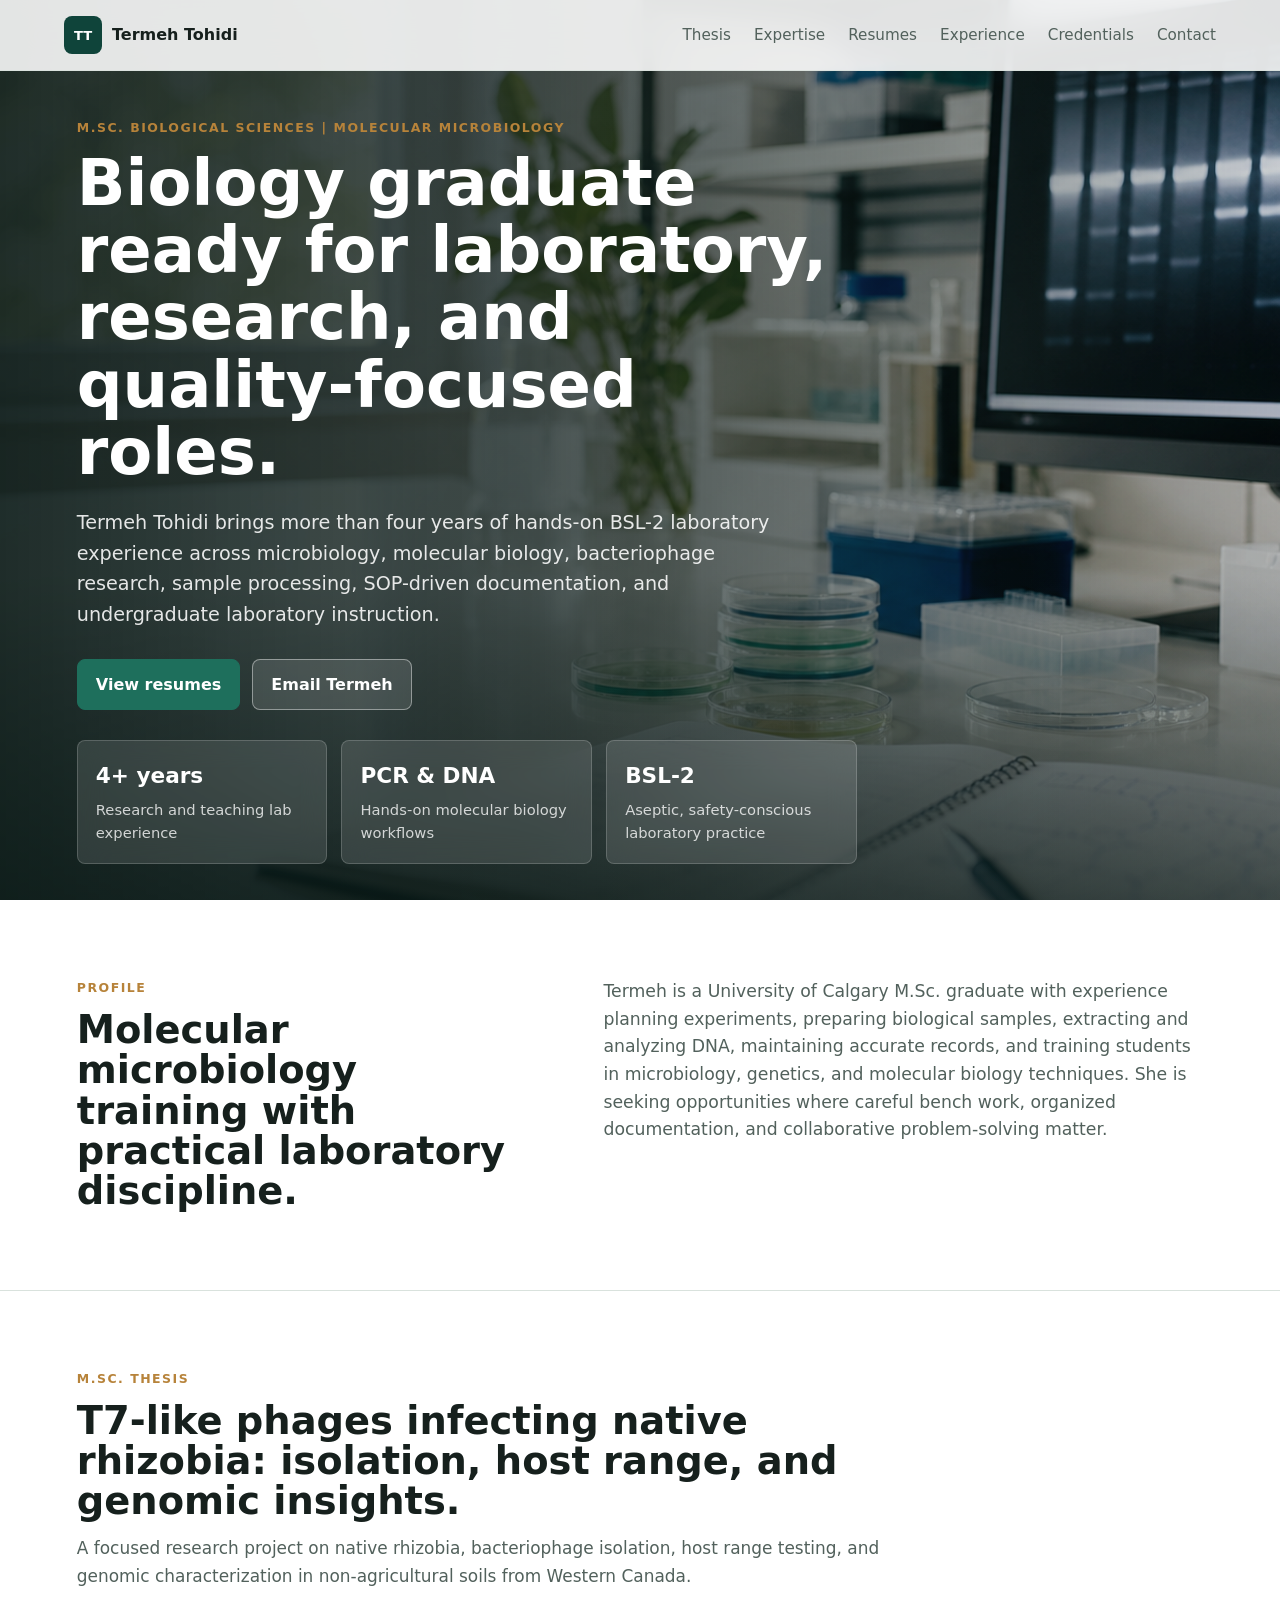
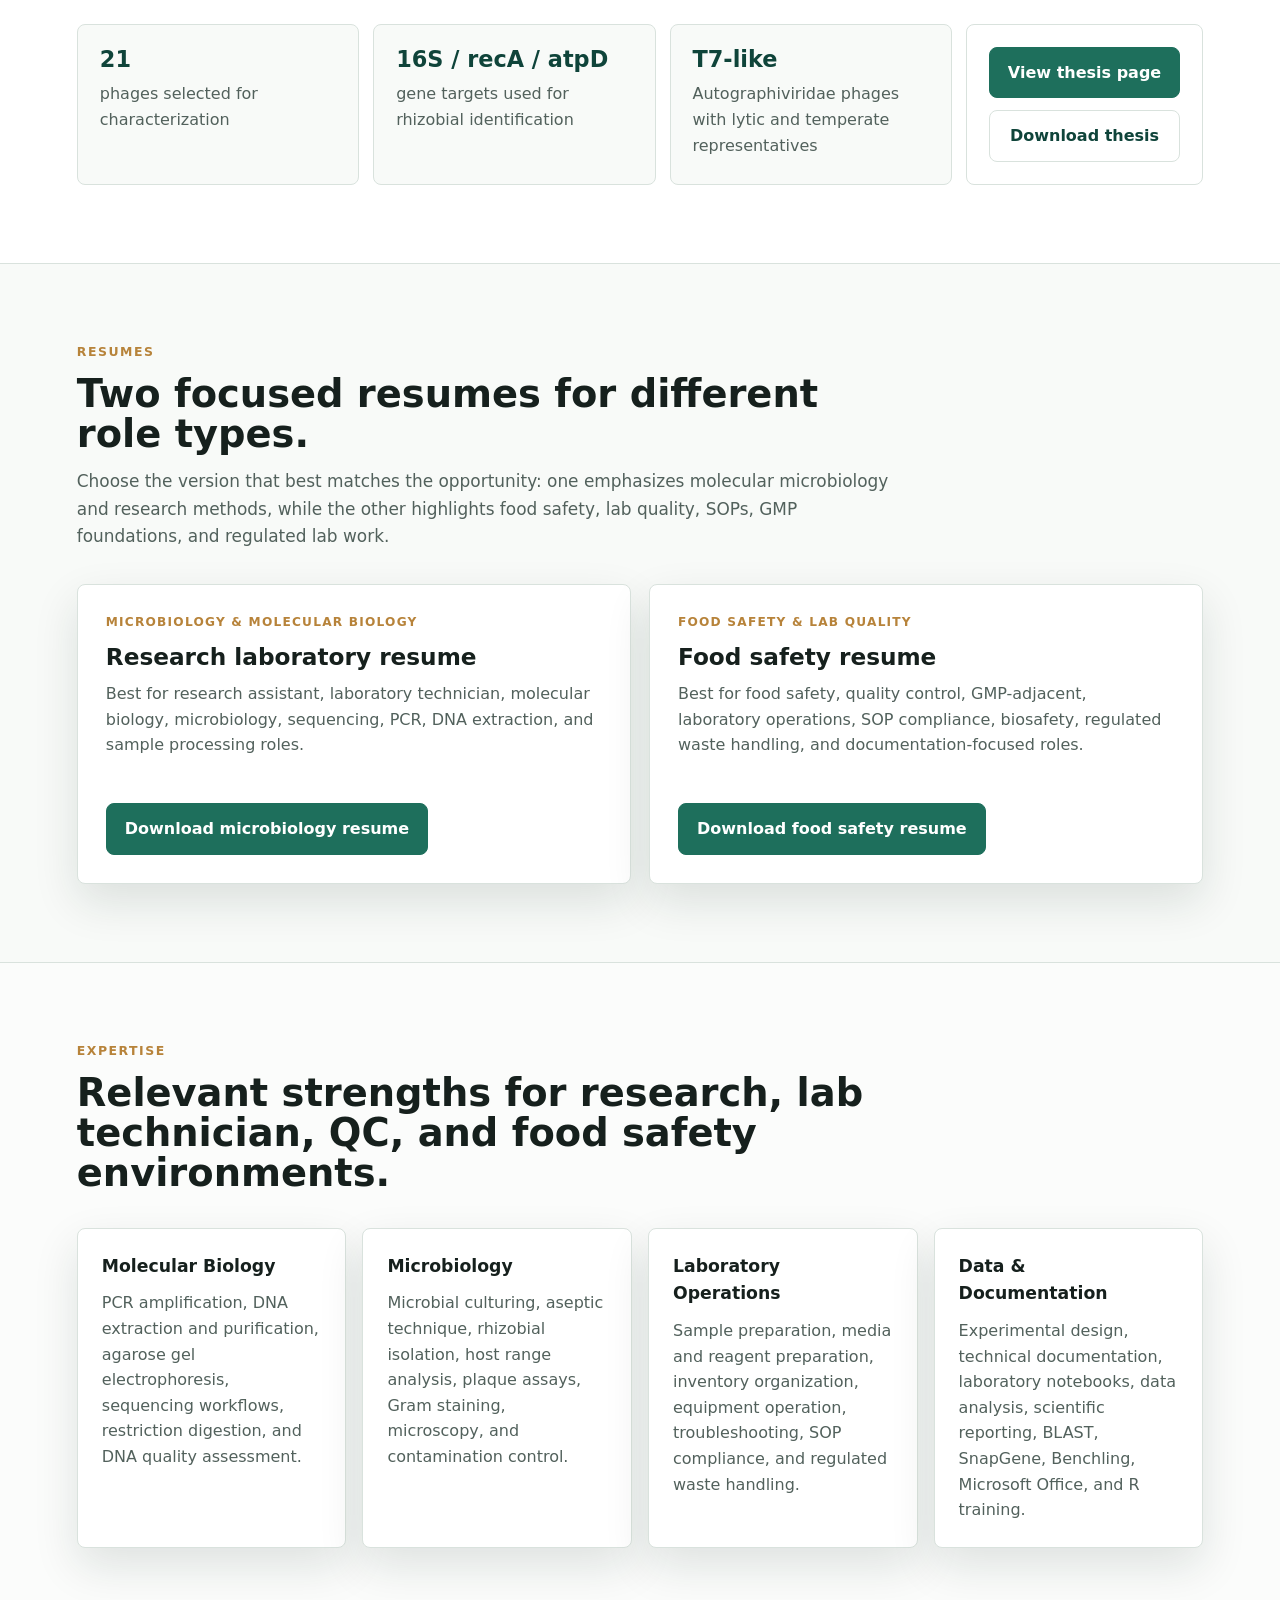
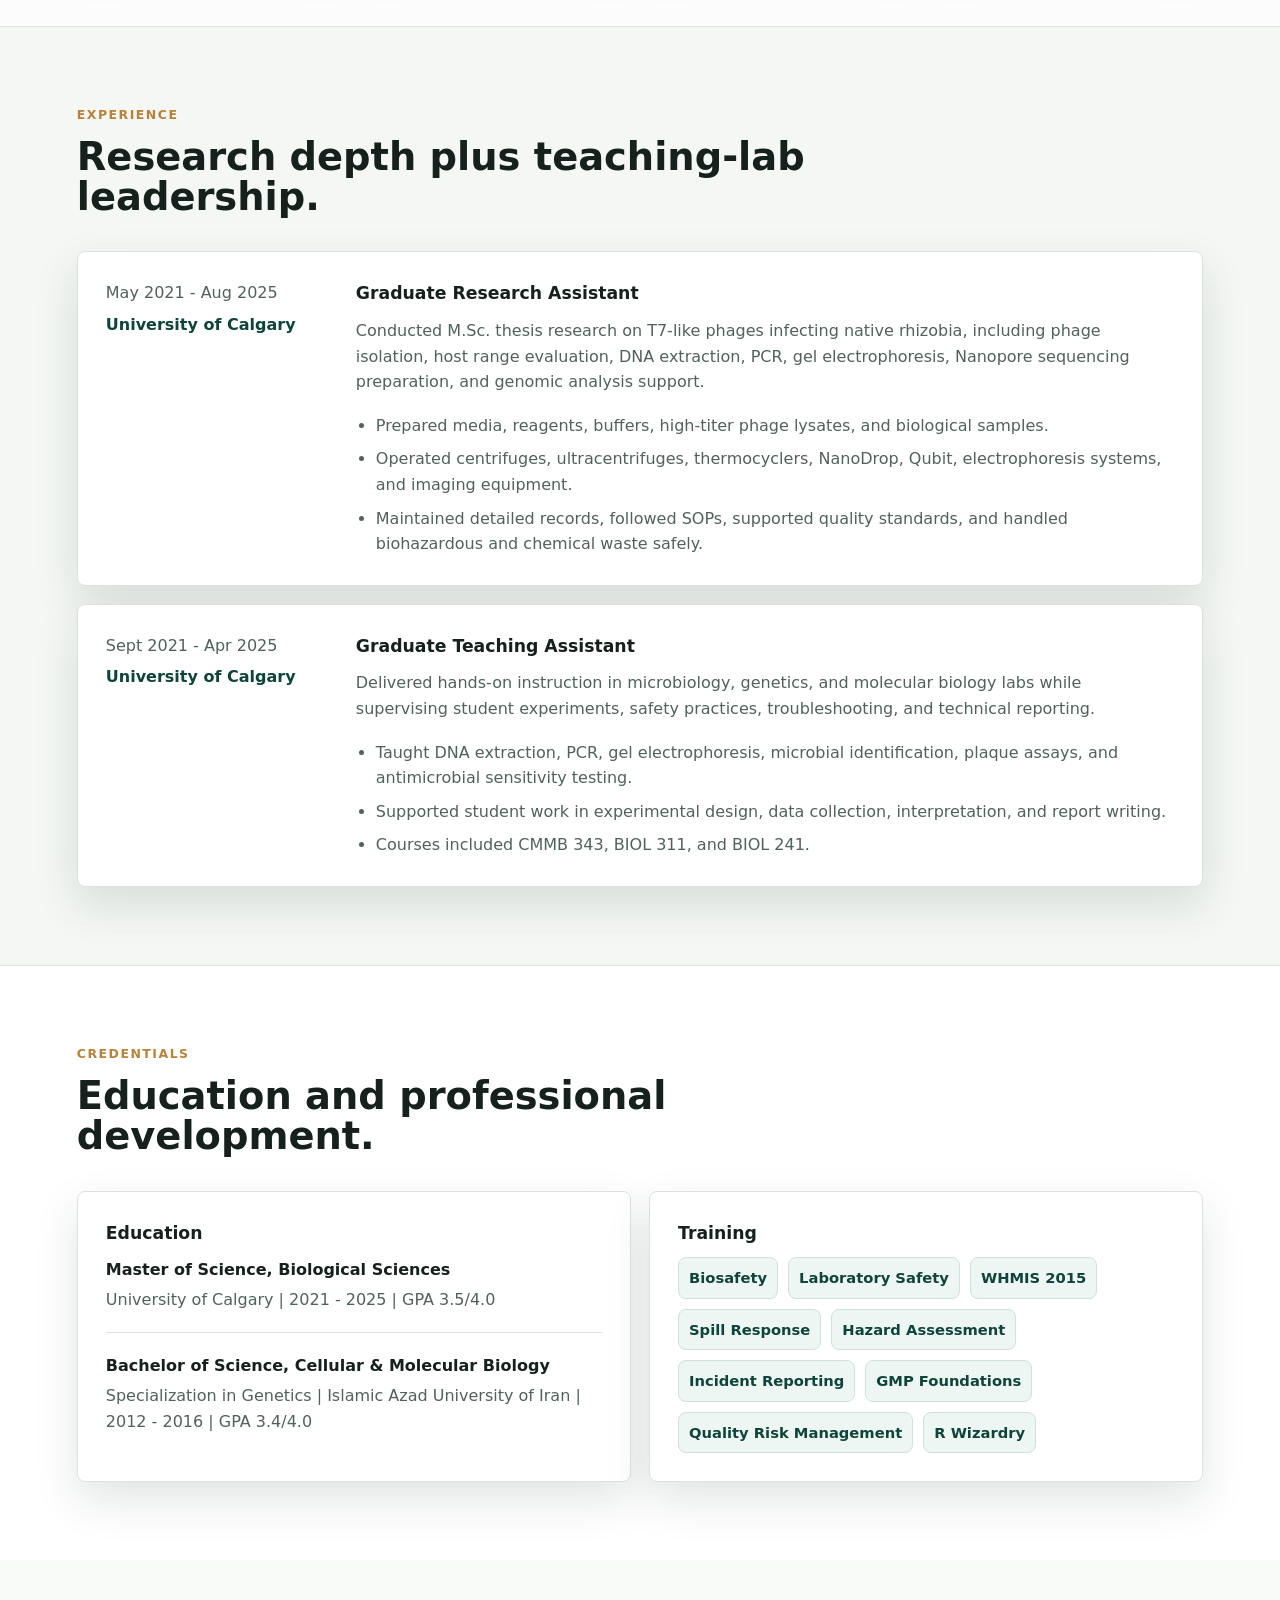
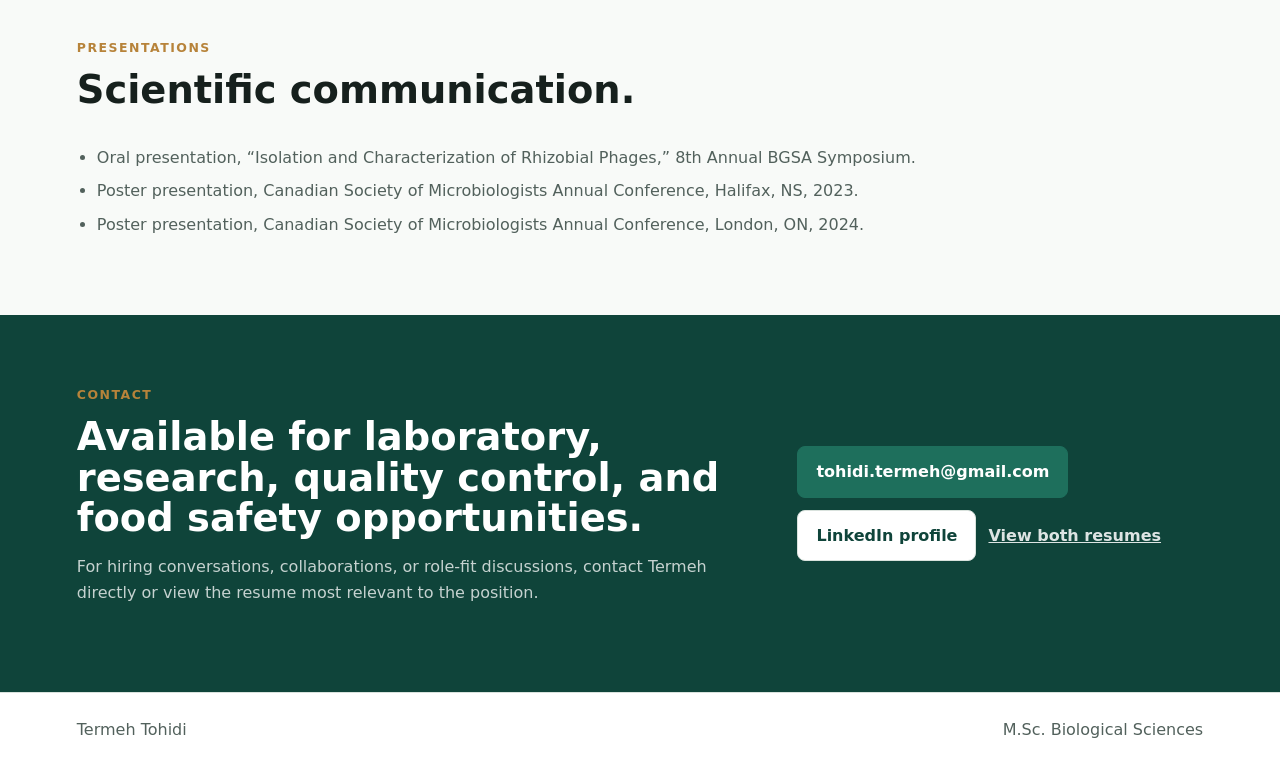
==== commit 4509c909: "Create detailed thesis page" ====
--- a/index.html
+++ b/index.html
@@ -80,63 +80,31 @@
         </p>
       </section>
 
-      <section id="thesis" class="section thesis-section">
+      <section id="thesis" class="section thesis-preview-section">
         <div class="section-heading">
           <p class="section-kicker">M.Sc. Thesis</p>
           <h2>T7-like phages infecting native rhizobia: isolation, host range, and genomic insights.</h2>
           <p>
-            Termeh's thesis explored whether bacteriophages could selectively target native rhizobia that compete
-            with efficient inoculant strains in legume root environments.
-          </p>
-        </div>
-        <div class="thesis-layout">
-          <div class="thesis-summary">
-            <h3>Research focus</h3>
-            <p>
-              The project isolated rhizobial strains from soil and root nodule samples, identified them using 16S rRNA,
-              recA, and atpD sequencing, then isolated and characterized phages from the same soils using microbiology,
-              molecular biology, microscopy, restriction digestion, and whole-genome sequencing workflows.
-            </p>
-            <div class="thesis-actions">
-              <a class="button primary" href="assets/termeh-tohidi-msc-thesis.pdf" download>Download thesis</a>
-              <a class="button light" href="assets/termeh-tohidi-msc-thesis.pdf" target="_blank" rel="noopener">Open thesis</a>
-            </div>
-          </div>
-          <div class="thesis-visual" aria-label="Visual summary of Termeh Tohidi's thesis">
-            <div class="visual-node problem">
-              <span>Problem</span>
-              <strong>Native rhizobia compete with inoculant strains</strong>
-            </div>
-            <div class="visual-path" aria-hidden="true"></div>
-            <div class="visual-row">
-              <div class="visual-node">
-                <span>Sample</span>
-                <strong>Soil and root nodules</strong>
-              </div>
-              <div class="visual-node">
-                <span>Identify</span>
-                <strong>16S rRNA, recA, atpD</strong>
-              </div>
-              <div class="visual-node">
-                <span>Isolate</span>
-                <strong>Double-layer agar phage assays</strong>
-              </div>
-            </div>
-            <div class="visual-path" aria-hidden="true"></div>
-            <div class="visual-row">
-              <div class="visual-node">
-                <span>Characterize</span>
-                <strong>TEM and restriction digestion</strong>
-              </div>
-              <div class="visual-node">
-                <span>Sequence</span>
-                <strong>Whole-genome analysis</strong>
-              </div>
-              <div class="visual-node impact">
-                <span>Impact</span>
-                <strong>Lytic phages as potential biocontrol tools</strong>
-              </div>
-            </div>
+            A focused research project on native rhizobia, bacteriophage isolation, host range testing, and genomic
+            characterization in non-agricultural soils from Western Canada.
+          </p>
+        </div>
+        <div class="thesis-preview">
+          <div class="preview-stat">
+            <strong>21</strong>
+            <span>phages selected for characterization</span>
+          </div>
+          <div class="preview-stat">
+            <strong>16S / recA / atpD</strong>
+            <span>gene targets used for rhizobial identification</span>
+          </div>
+          <div class="preview-stat">
+            <strong>T7-like</strong>
+            <span>Autographiviridae phages with lytic and temperate representatives</span>
+          </div>
+          <div class="preview-actions">
+            <a class="button primary" href="thesis.html">View thesis page</a>
+            <a class="button light" href="assets/termeh-tohidi-msc-thesis.pdf" download>Download thesis</a>
           </div>
         </div>
       </section>
--- a/styles.css
+++ b/styles.css
@@ -262,100 +262,184 @@
   font-size: 1.06rem;
 }
 
-.thesis-section {
+.thesis-preview-section {
+  background: #ffffff;
+  border-bottom: 1px solid var(--line);
+}
+
+.thesis-preview {
+  display: grid;
+  grid-template-columns: repeat(3, minmax(0, 1fr)) auto;
+  gap: 14px;
+  align-items: stretch;
+}
+
+.preview-stat,
+.preview-actions {
+  min-height: 132px;
+  padding: 22px;
+  background: #f8faf8;
+  border: 1px solid var(--line);
+  border-radius: 8px;
+}
+
+.preview-stat strong {
+  display: block;
+  color: var(--green-deep);
+  font-size: 1.4rem;
+  line-height: 1.1;
+}
+
+.preview-stat span {
+  display: block;
+  margin-top: 10px;
+  color: var(--muted);
+}
+
+.preview-actions {
+  display: flex;
+  min-width: 210px;
+  flex-direction: column;
+  justify-content: center;
+  gap: 12px;
+  background: #ffffff;
+}
+
+.thesis-page {
+  background: #fbfcfb;
+}
+
+.thesis-hero {
+  display: grid;
+  min-height: 700px;
+  grid-template-columns: minmax(0, 1fr) minmax(320px, 0.45fr);
+  gap: clamp(28px, 5vw, 72px);
+  align-items: end;
+  padding: 132px clamp(20px, 6vw, 84px) 68px;
+  color: #ffffff;
   background:
-    linear-gradient(180deg, #ffffff 0%, #f3f8f5 100%);
+    linear-gradient(90deg, rgba(10, 25, 22, 0.93), rgba(10, 25, 22, 0.7) 52%, rgba(10, 25, 22, 0.42)),
+    url("assets/lab-hero.png") center / cover;
+}
+
+.thesis-hero h1 {
+  max-width: 880px;
+  margin: 0;
+  font-size: clamp(2.6rem, 6vw, 5.5rem);
+  line-height: 1.02;
+}
+
+.thesis-hero p:not(.eyebrow) {
+  max-width: 780px;
+  margin: 22px 0 0;
+  color: rgba(255, 255, 255, 0.84);
+  font-size: 1.18rem;
+}
+
+.thesis-hero-panel {
+  padding: 28px;
+  background: rgba(255, 255, 255, 0.12);
+  border: 1px solid rgba(255, 255, 255, 0.2);
+  border-radius: 8px;
+  backdrop-filter: blur(16px);
+}
+
+.thesis-hero-panel dl {
+  display: grid;
+  gap: 18px;
+  margin: 0;
+}
+
+.thesis-hero-panel dt {
+  color: var(--gold);
+  font-size: 0.75rem;
+  font-weight: 800;
+  letter-spacing: 0.1em;
+  text-transform: uppercase;
+}
+
+.thesis-hero-panel dd {
+  margin: 4px 0 0;
+  color: rgba(255, 255, 255, 0.88);
+  font-weight: 700;
+}
+
+.thesis-detail-section {
+  background: #ffffff;
+}
+
+.concept-map {
+  display: grid;
+  grid-template-columns: minmax(0, 1fr) 44px minmax(0, 1fr) 44px minmax(0, 1fr);
+  gap: 0;
+  align-items: center;
+}
+
+.concept-card,
+.method-flow article,
+.finding-grid article,
+.impact-list div {
+  background: #ffffff;
+  border: 1px solid var(--line);
+  border-radius: 8px;
+  box-shadow: var(--shadow);
+}
+
+.concept-card {
+  min-height: 210px;
+  padding: 26px;
+}
+
+.concept-card span {
+  display: grid;
+  width: 38px;
+  height: 38px;
+  place-items: center;
+  color: #ffffff;
+  background: var(--green);
+  border-radius: 8px;
+  font-weight: 800;
+}
+
+.concept-card h3 {
+  margin: 18px 0 10px;
+}
+
+.concept-card p,
+.method-flow p,
+.finding-grid p,
+.thesis-impact-section p {
+  margin: 0;
+  color: var(--muted);
+}
+
+.concept-arrow {
+  height: 2px;
+  background: linear-gradient(90deg, var(--green), var(--blue));
+}
+
+.thesis-method-section,
+.thesis-impact-section {
+  background: var(--soft);
+  border-top: 1px solid var(--line);
   border-bottom: 1px solid var(--line);
 }
 
-.thesis-layout {
-  display: grid;
-  grid-template-columns: minmax(280px, 0.72fr) minmax(0, 1.28fr);
-  gap: 28px;
-  align-items: stretch;
-}
-
-.thesis-summary,
-.thesis-visual {
-  background: #ffffff;
-  border: 1px solid var(--line);
-  border-radius: 8px;
-  box-shadow: var(--shadow);
-}
-
-.thesis-summary {
-  display: flex;
-  flex-direction: column;
-  justify-content: space-between;
-  padding: 28px;
-}
-
-.thesis-summary h3 {
-  margin: 0 0 12px;
-  font-size: 1.3rem;
-}
-
-.thesis-summary p {
-  margin: 0;
-  color: var(--muted);
-}
-
-.thesis-actions {
-  display: flex;
-  flex-wrap: wrap;
-  gap: 12px;
-  margin-top: 28px;
-}
-
-.thesis-visual {
-  position: relative;
-  padding: 28px;
-  overflow: hidden;
-}
-
-.thesis-visual::before {
-  position: absolute;
-  inset: 0;
-  content: "";
-  background:
-    linear-gradient(rgba(30, 111, 92, 0.07) 1px, transparent 1px),
-    linear-gradient(90deg, rgba(50, 109, 143, 0.07) 1px, transparent 1px);
-  background-size: 32px 32px;
-  mask-image: linear-gradient(90deg, rgba(0, 0, 0, 0.75), transparent 82%);
-}
-
-.visual-row {
-  position: relative;
-  z-index: 1;
+.method-flow {
   display: grid;
   grid-template-columns: repeat(3, minmax(0, 1fr));
-  gap: 12px;
-}
-
-.visual-node {
-  position: relative;
-  z-index: 1;
-  min-height: 118px;
-  padding: 18px;
-  background: rgba(255, 255, 255, 0.94);
-  border: 1px solid #cfe2d9;
-  border-left: 5px solid var(--green);
-  border-radius: 8px;
-}
-
-.visual-node.problem,
-.visual-node.impact {
-  border-left-color: var(--blue);
-  background: #f4f9fb;
-}
-
-.visual-node.problem {
-  margin-bottom: 0;
-}
-
-.visual-node span {
+  gap: 16px;
+}
+
+.method-flow article,
+.finding-grid article {
+  padding: 24px;
+}
+
+.method-flow span,
+.impact-list span {
   display: block;
-  margin-bottom: 8px;
+  margin-bottom: 10px;
   color: var(--gold);
   font-size: 0.74rem;
   font-weight: 800;
@@ -363,38 +447,59 @@
   text-transform: uppercase;
 }
 
-.visual-node strong {
+.method-flow h3 {
+  margin: 0 0 10px;
+}
+
+.findings-section {
+  background: #ffffff;
+}
+
+.finding-grid {
+  display: grid;
+  grid-template-columns: repeat(3, minmax(0, 1fr));
+  gap: 16px;
+}
+
+.finding-grid article {
+  min-height: 205px;
+}
+
+.finding-grid strong {
   display: block;
-  color: var(--ink);
-  line-height: 1.25;
-}
-
-.visual-path {
-  position: relative;
-  z-index: 1;
-  height: 34px;
-}
-
-.visual-path::before {
-  position: absolute;
-  top: 50%;
-  left: 24px;
-  right: 24px;
-  height: 2px;
-  content: "";
-  background: linear-gradient(90deg, var(--green), var(--blue));
-}
-
-.visual-path::after {
-  position: absolute;
-  top: calc(50% - 5px);
-  right: 18px;
-  width: 10px;
-  height: 10px;
-  content: "";
-  border-top: 2px solid var(--blue);
-  border-right: 2px solid var(--blue);
-  transform: rotate(45deg);
+  margin-bottom: 10px;
+  color: var(--green-deep);
+  font-size: 1.08rem;
+}
+
+.thesis-impact-section {
+  display: grid;
+  grid-template-columns: minmax(0, 1fr) minmax(300px, 0.8fr);
+  gap: 28px;
+}
+
+.impact-copy h2 {
+  margin: 0 0 18px;
+  font-size: clamp(1.8rem, 3vw, 3rem);
+  line-height: 1.05;
+}
+
+.impact-list {
+  display: grid;
+  gap: 14px;
+}
+
+.impact-list div {
+  padding: 22px;
+}
+
+.impact-list strong {
+  display: block;
+  line-height: 1.35;
+}
+
+.thesis-contact {
+  margin-top: 0;
 }
 
 .resumes-section {
@@ -624,10 +729,11 @@
 
   .intro,
   .timeline-item,
-  .thesis-layout,
   .resume-grid,
   .credential-layout,
-  .contact-section {
+  .contact-section,
+  .thesis-hero,
+  .thesis-impact-section {
     grid-template-columns: 1fr;
   }
 
@@ -635,30 +741,31 @@
     grid-template-columns: repeat(2, minmax(0, 1fr));
   }
 
-  .visual-row {
+  .thesis-preview {
+    grid-template-columns: repeat(2, minmax(0, 1fr));
+  }
+
+  .preview-actions {
+    min-width: 0;
+  }
+
+  .thesis-hero {
+    min-height: auto;
+    padding-top: 96px;
+  }
+
+  .concept-map,
+  .method-flow,
+  .finding-grid {
     grid-template-columns: 1fr;
-  }
-
-  .visual-path {
-    height: 24px;
-  }
-
-  .visual-path::before {
-    top: 0;
-    bottom: 0;
-    left: 22px;
-    right: auto;
+    gap: 14px;
+  }
+
+  .concept-arrow {
     width: 2px;
-    height: auto;
+    height: 28px;
+    justify-self: center;
     background: linear-gradient(180deg, var(--green), var(--blue));
-  }
-
-  .visual-path::after {
-    top: auto;
-    right: auto;
-    bottom: 2px;
-    left: 17px;
-    transform: rotate(135deg);
   }
 
   .contact-actions {
@@ -682,12 +789,14 @@
   }
 
   .hero-stats,
-  .skill-grid {
+  .skill-grid,
+  .thesis-preview {
     grid-template-columns: 1fr;
   }
 
   .hero-actions,
-  .contact-actions {
+  .contact-actions,
+  .thesis-actions {
     align-items: stretch;
     flex-direction: column;
   }
@@ -697,13 +806,18 @@
   }
 
   .section,
-  .contact-section {
+  .contact-section,
+  .thesis-hero {
     padding: 54px 18px;
   }
 
   .timeline-item,
   .skill-card,
-  .credential-block {
+  .credential-block,
+  .concept-card,
+  .method-flow article,
+  .finding-grid article,
+  .impact-list div {
     padding: 22px;
   }
 
@@ -711,6 +825,10 @@
     font-size: 2.2rem;
   }
 
+  .thesis-hero h1 {
+    font-size: 2.35rem;
+  }
+
   .hero-copy {
     margin-top: 16px;
   }
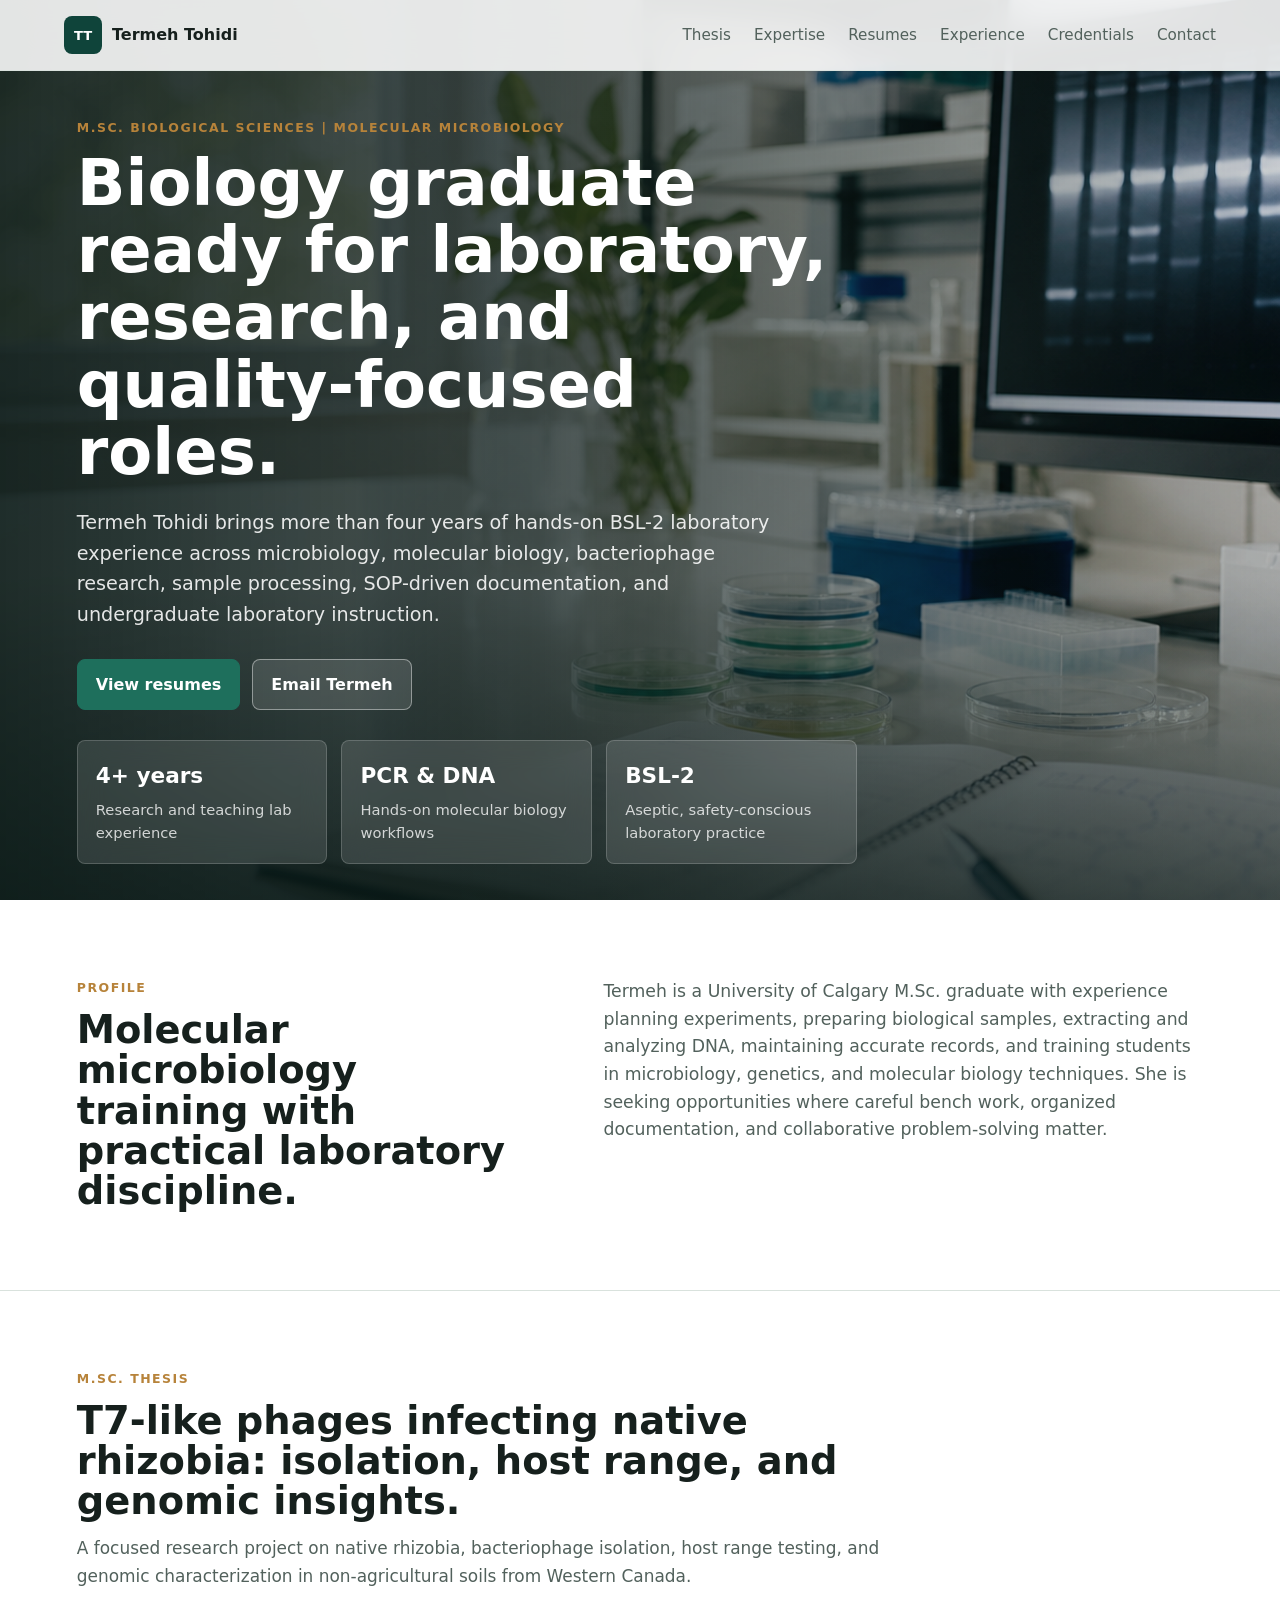
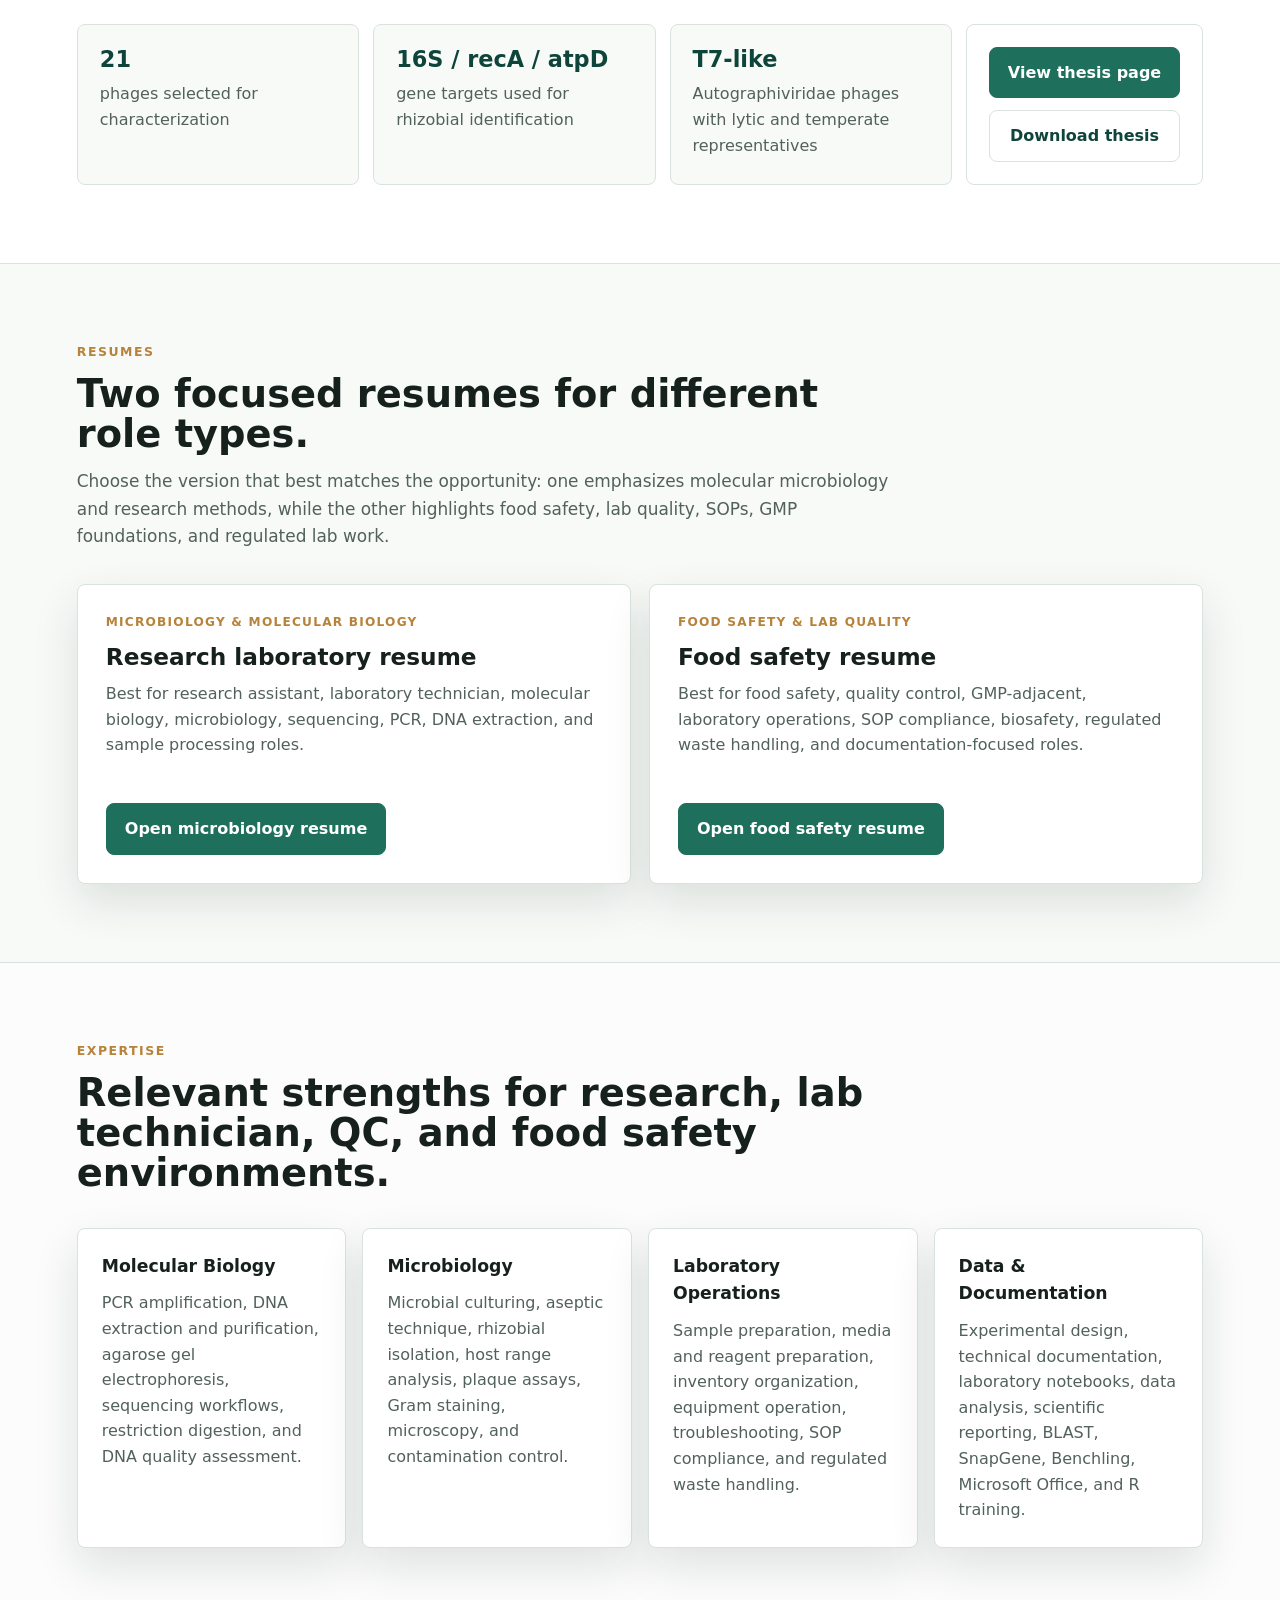
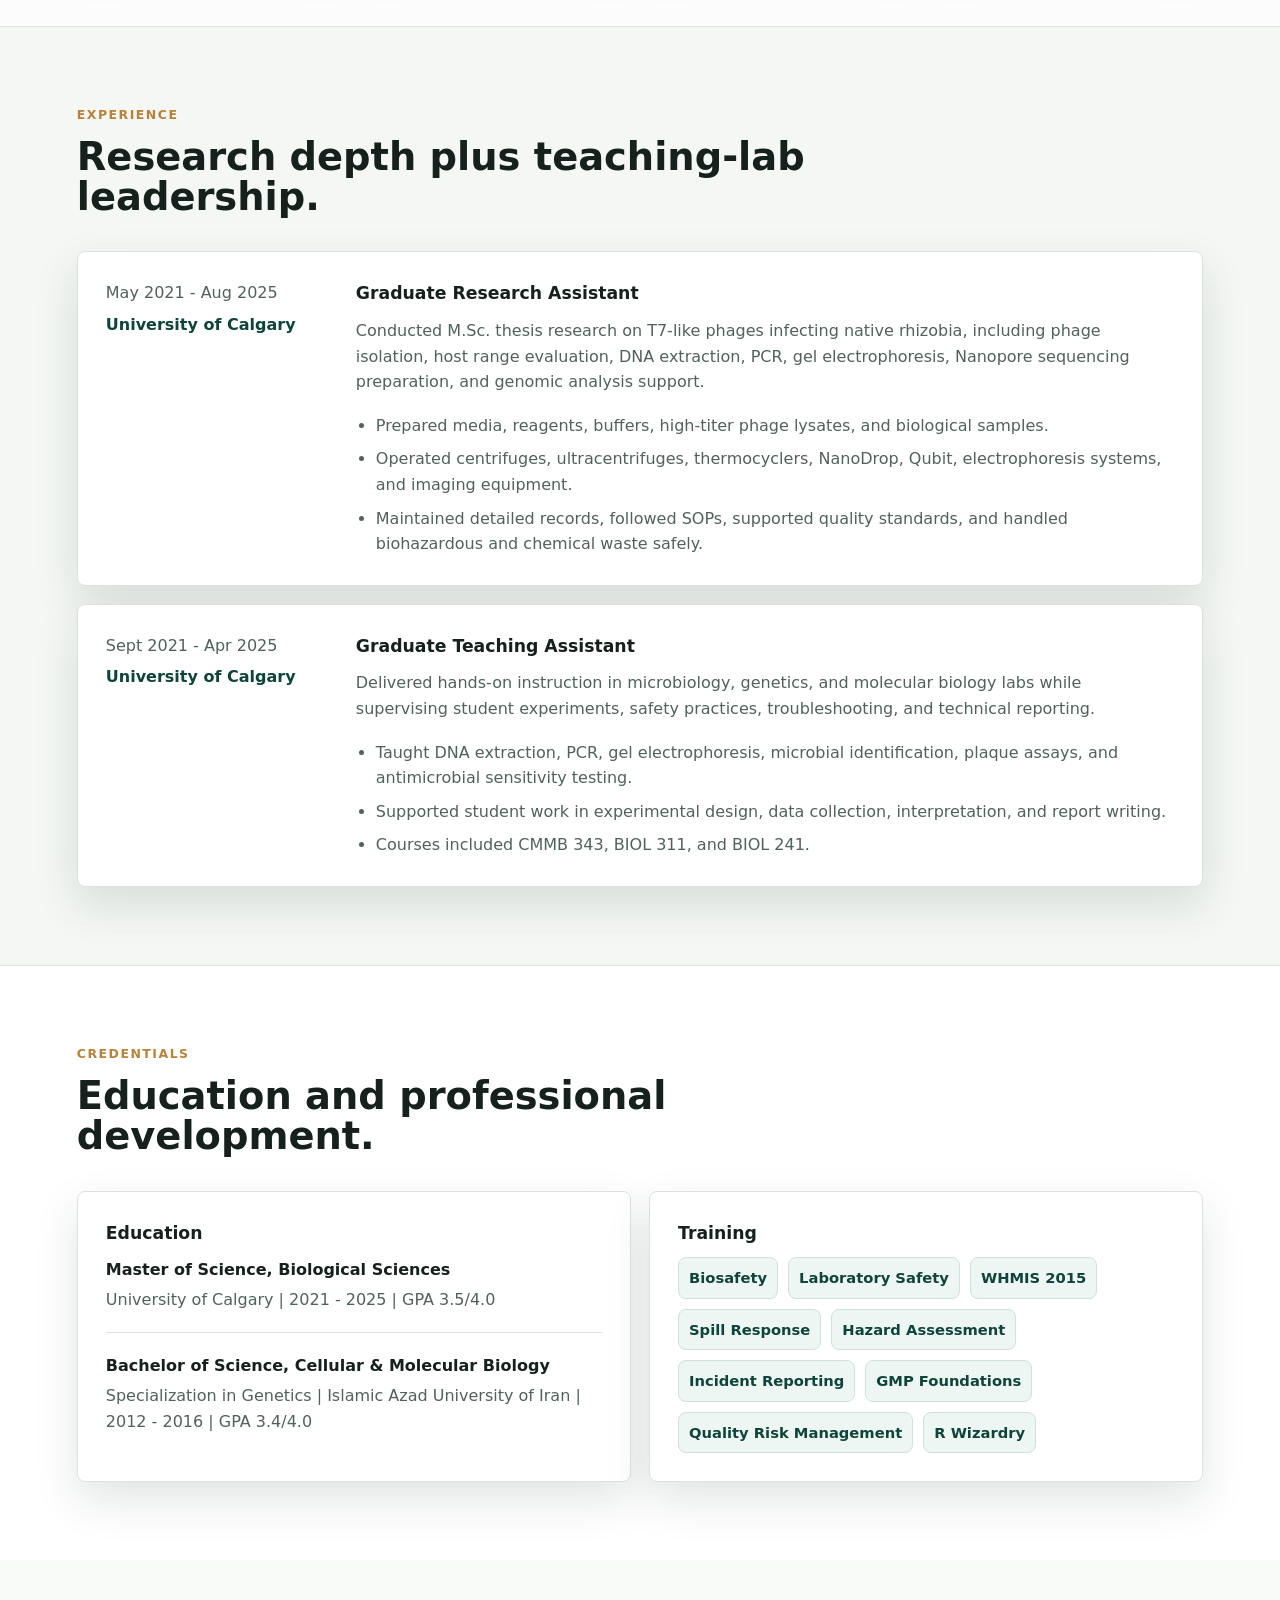
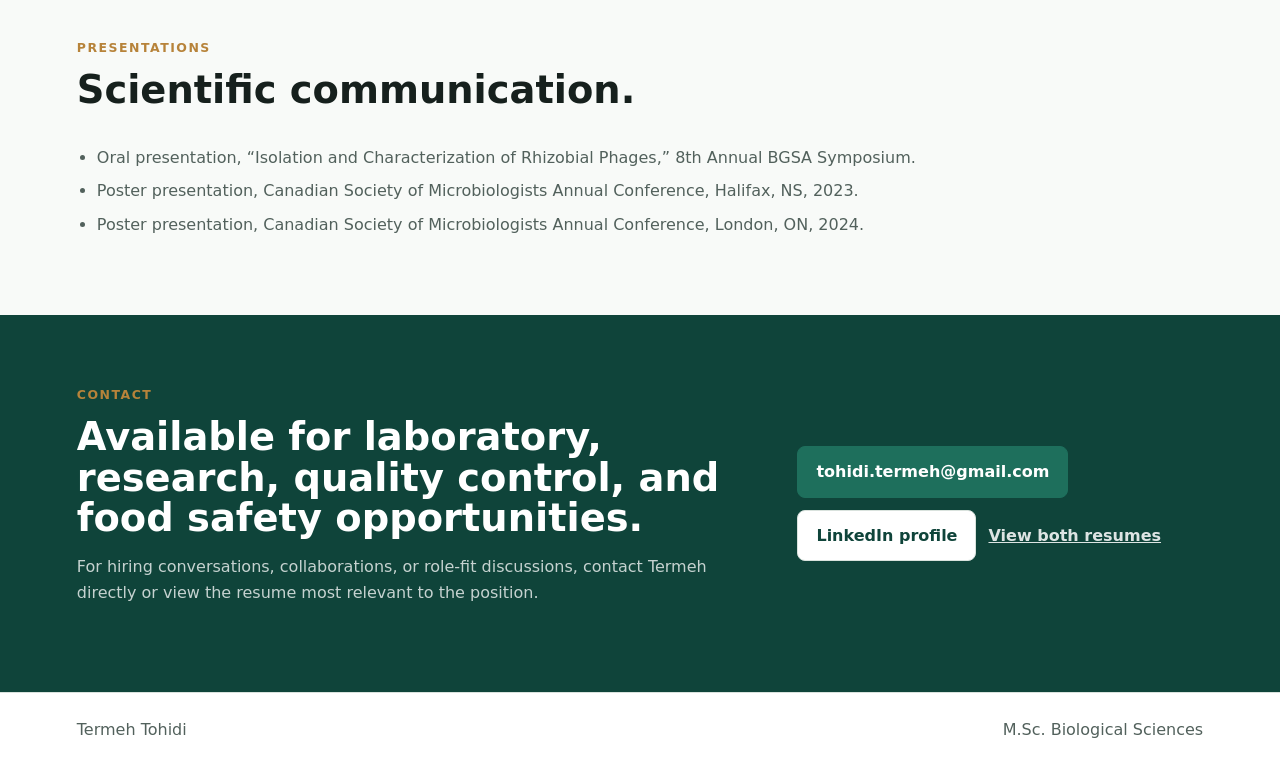
==== commit d6854b11: "Open resumes in browser" ====
--- a/index.html
+++ b/index.html
@@ -126,7 +126,7 @@
               Best for research assistant, laboratory technician, molecular biology, microbiology, sequencing, PCR,
               DNA extraction, and sample processing roles.
             </p>
-            <a class="button primary" href="assets/termeh-tohidi-resume-molecular-biology.pdf" download>Download microbiology resume</a>
+            <a class="button primary" href="assets/termeh-tohidi-resume-molecular-biology.pdf" target="_blank" rel="noopener">Open microbiology resume</a>
           </article>
           <article class="resume-card">
             <span class="resume-label">Food safety & lab quality</span>
@@ -135,7 +135,7 @@
               Best for food safety, quality control, GMP-adjacent, laboratory operations, SOP compliance, biosafety,
               regulated waste handling, and documentation-focused roles.
             </p>
-            <a class="button primary" href="assets/termeh-tohidi-resume-lab-quality-safety.pdf" download>Download food safety resume</a>
+            <a class="button primary" href="assets/termeh-tohidi-resume-lab-quality-safety.pdf" target="_blank" rel="noopener">Open food safety resume</a>
           </article>
         </div>
       </section>
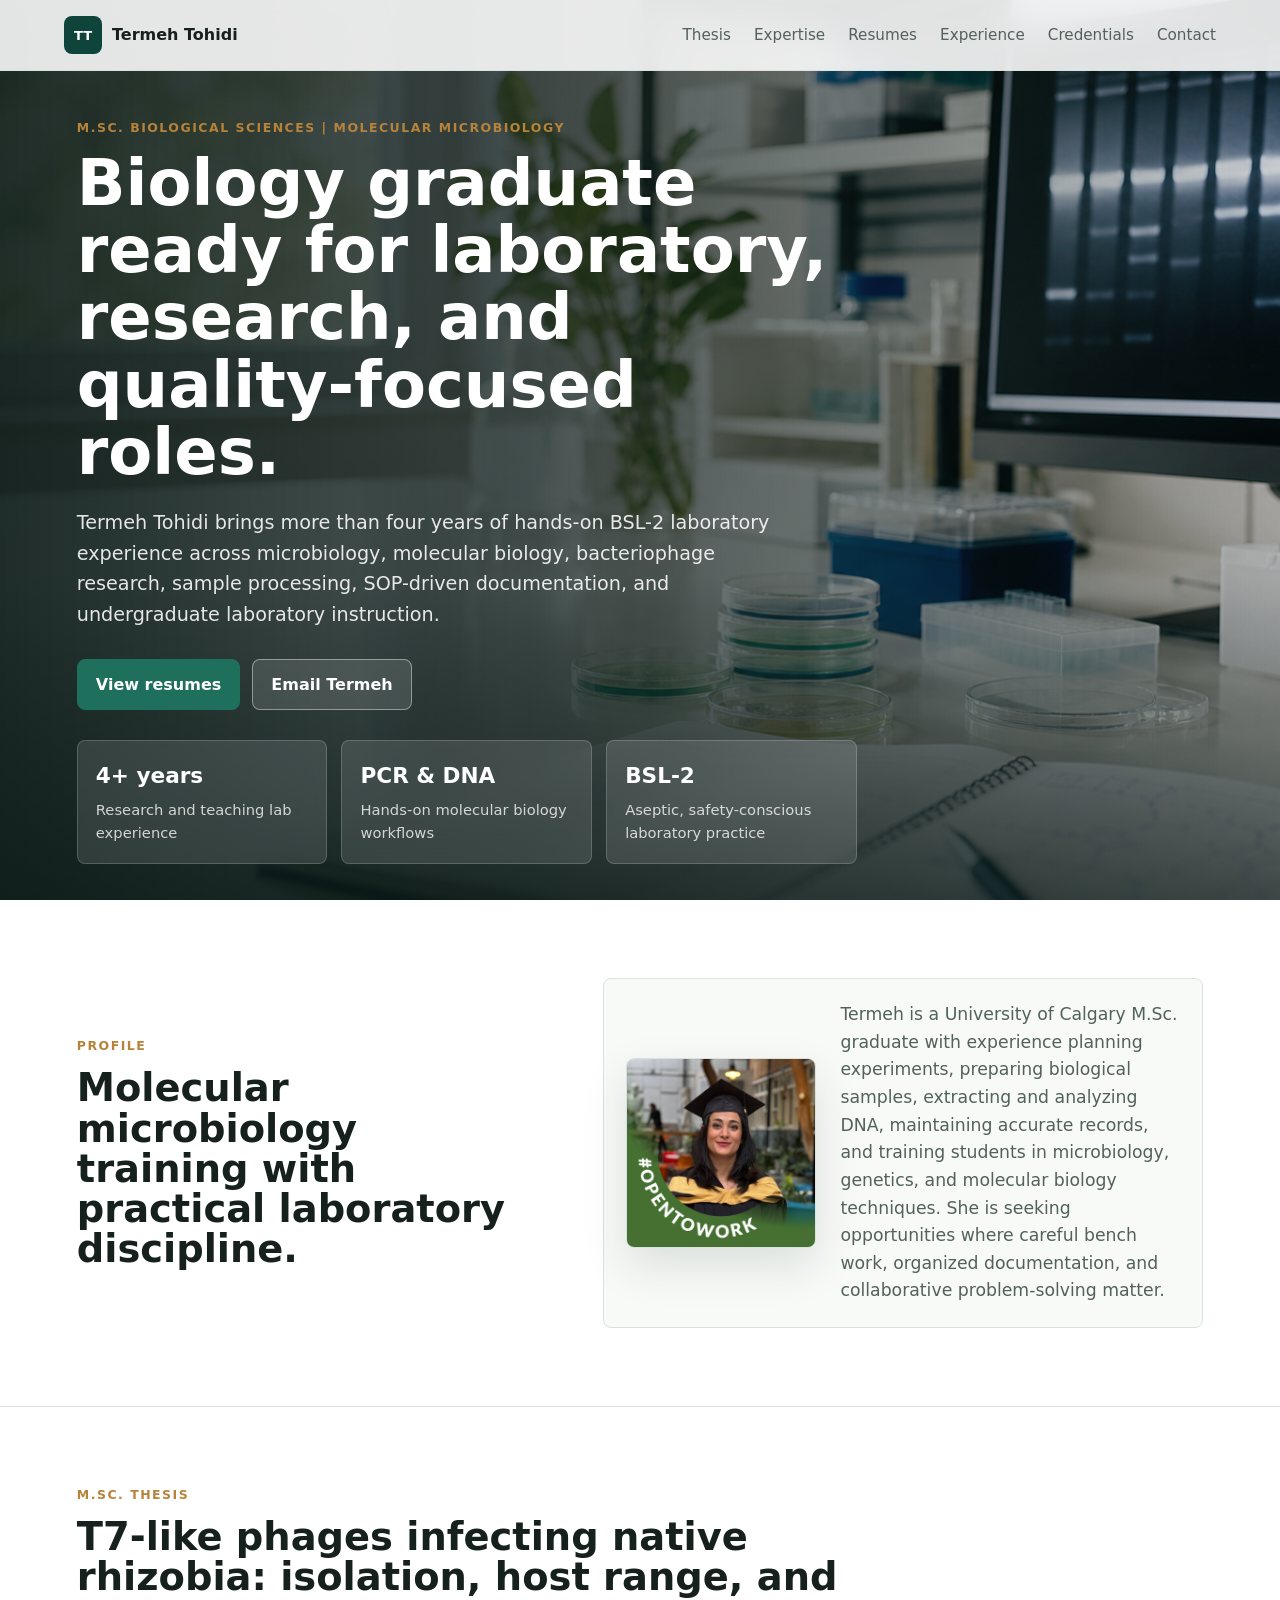
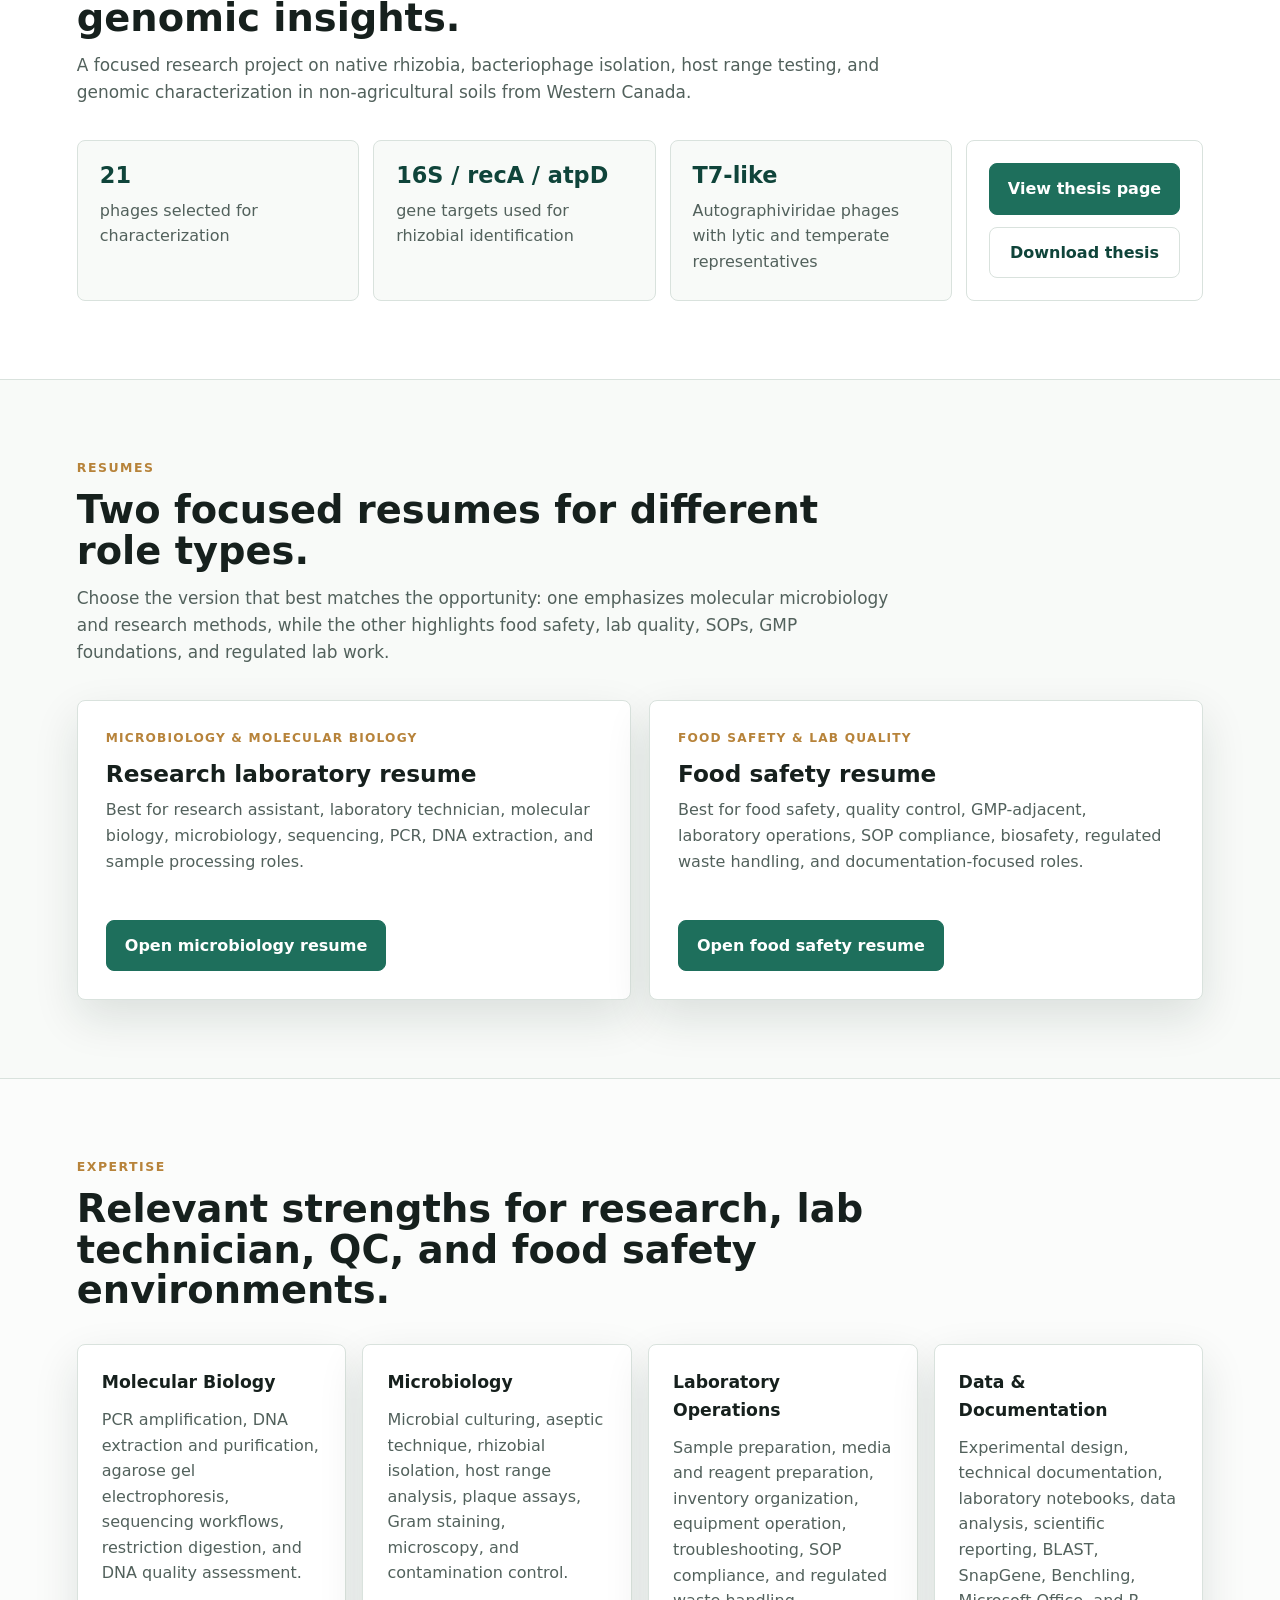
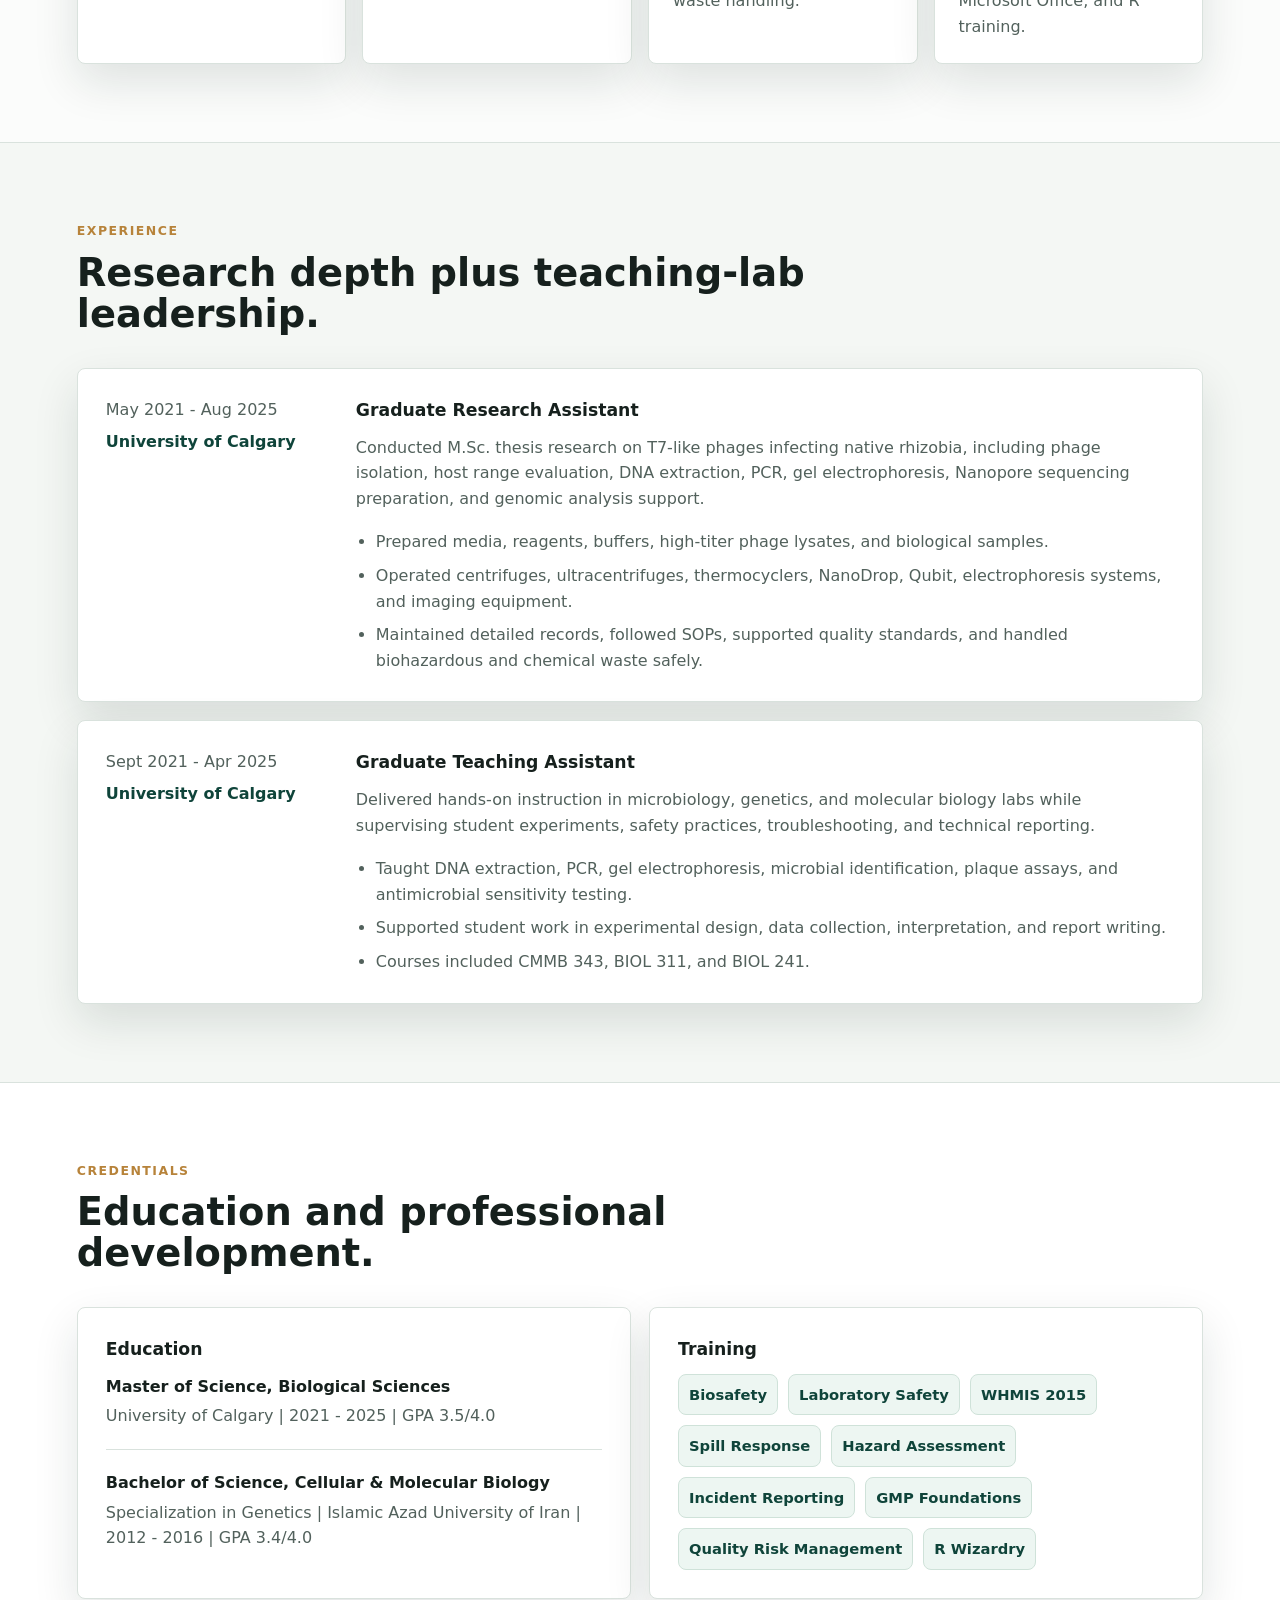
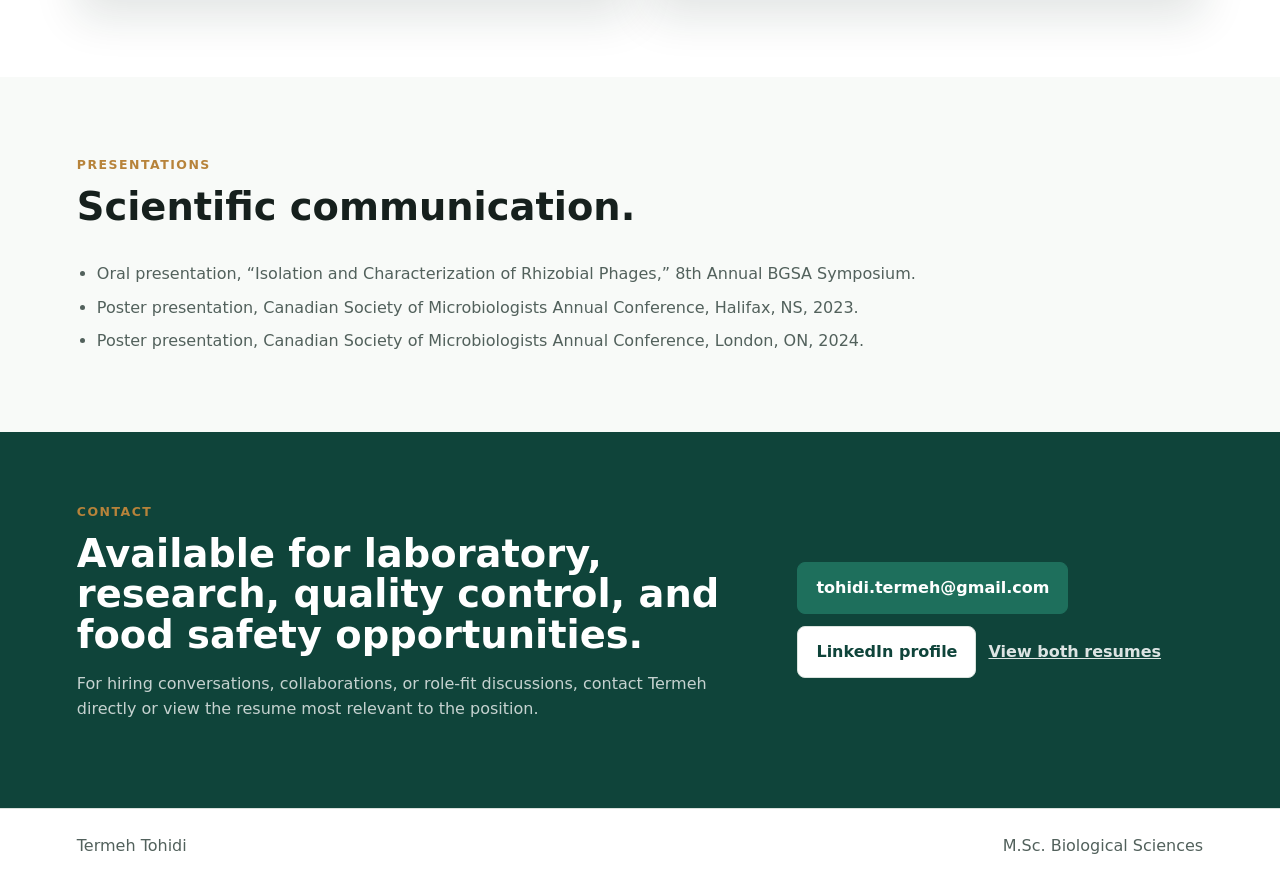
==== commit d459ddb4: "Add profile image to homepage" ====
--- a/index.html
+++ b/index.html
@@ -72,12 +72,17 @@
           <p class="section-kicker">Profile</p>
           <h2>Molecular microbiology training with practical laboratory discipline.</h2>
         </div>
-        <p>
-          Termeh is a University of Calgary M.Sc. graduate with experience planning experiments, preparing biological
-          samples, extracting and analyzing DNA, maintaining accurate records, and training students in microbiology,
-          genetics, and molecular biology techniques. She is seeking opportunities where careful bench work,
-          organized documentation, and collaborative problem-solving matter.
-        </p>
+        <div class="profile-card">
+          <figure class="profile-photo">
+            <img src="assets/termeh-tohidi-profile.jpeg" alt="Termeh Tohidi in graduation regalia">
+          </figure>
+          <p>
+            Termeh is a University of Calgary M.Sc. graduate with experience planning experiments, preparing biological
+            samples, extracting and analyzing DNA, maintaining accurate records, and training students in microbiology,
+            genetics, and molecular biology techniques. She is seeking opportunities where careful bench work,
+            organized documentation, and collaborative problem-solving matter.
+          </p>
+        </div>
       </section>
 
       <section id="thesis" class="section thesis-preview-section">
--- a/styles.css
+++ b/styles.css
@@ -235,6 +235,7 @@
   display: grid;
   grid-template-columns: minmax(220px, 0.75fr) minmax(0, 1fr);
   gap: clamp(28px, 6vw, 88px);
+  align-items: center;
   background: #ffffff;
   border-bottom: 1px solid var(--line);
 }
@@ -245,7 +246,32 @@
   font-size: clamp(1.8rem, 3vw, 3rem);
 }
 
-.intro p:last-child {
+.profile-card {
+  display: grid;
+  grid-template-columns: 190px minmax(0, 1fr);
+  gap: 24px;
+  align-items: center;
+  padding: 22px;
+  background: #f8faf8;
+  border: 1px solid var(--line);
+  border-radius: 8px;
+}
+
+.profile-photo {
+  margin: 0;
+}
+
+.profile-photo img {
+  display: block;
+  width: 190px;
+  aspect-ratio: 1;
+  object-fit: cover;
+  border: 1px solid var(--line);
+  border-radius: 8px;
+  box-shadow: var(--shadow);
+}
+
+.profile-card p {
   margin: 0;
   color: var(--muted);
   font-size: 1.08rem;
@@ -728,6 +754,7 @@
   }
 
   .intro,
+  .profile-card,
   .timeline-item,
   .resume-grid,
   .credential-layout,
@@ -821,6 +848,10 @@
     padding: 22px;
   }
 
+  .profile-photo img {
+    width: 160px;
+  }
+
   .hero h1 {
     font-size: 2.2rem;
   }
